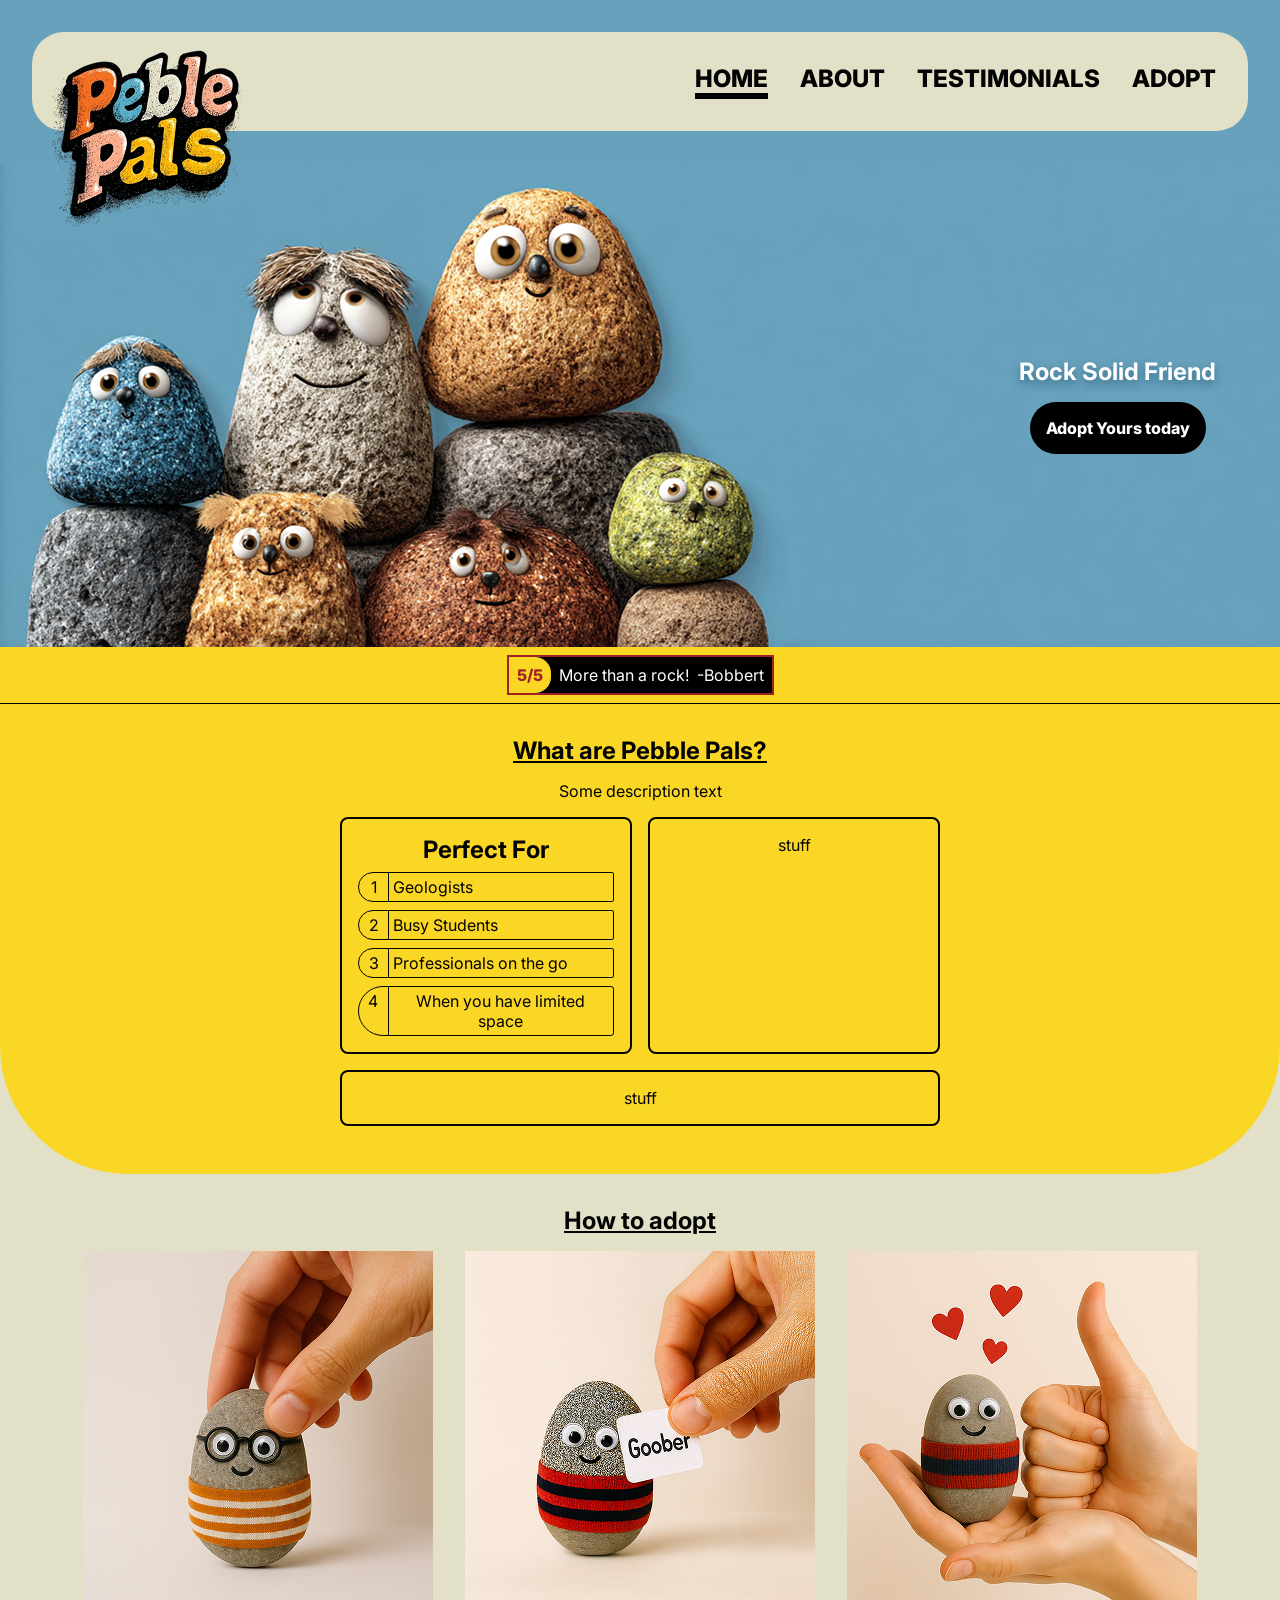
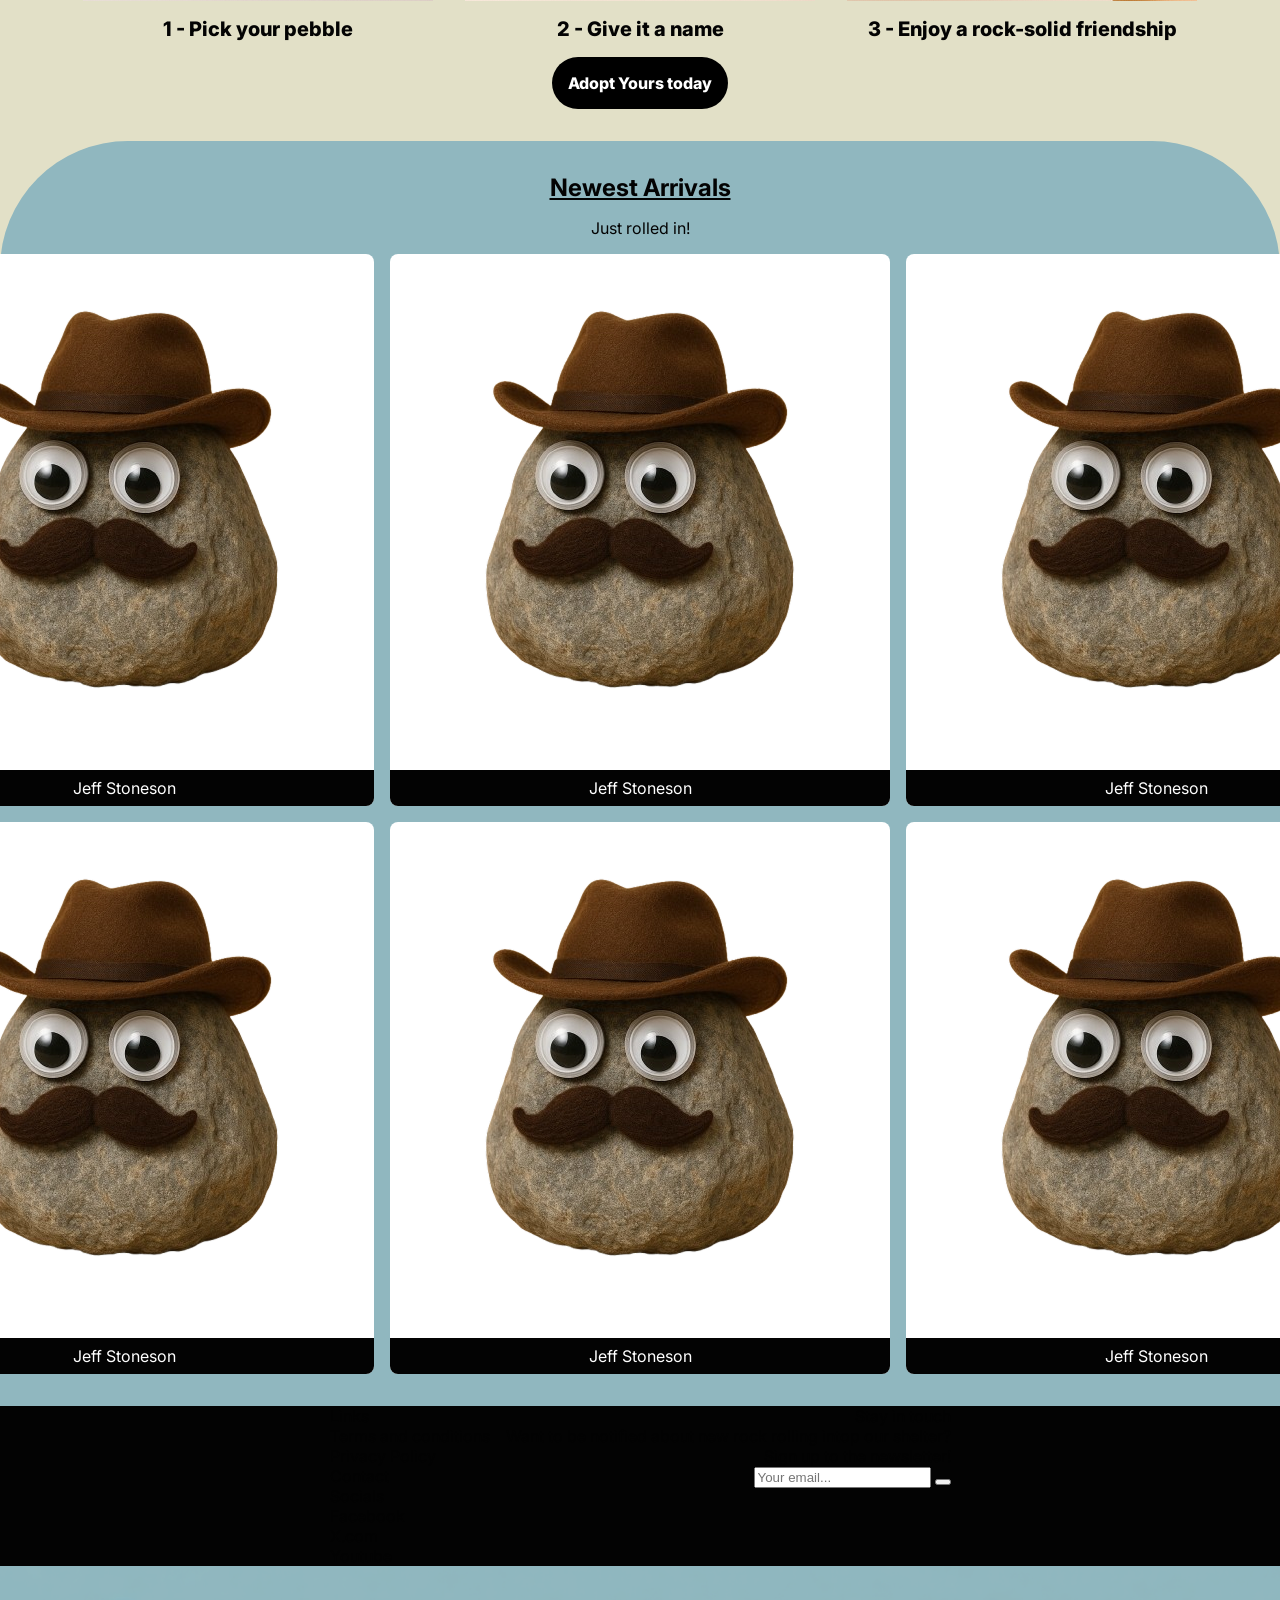
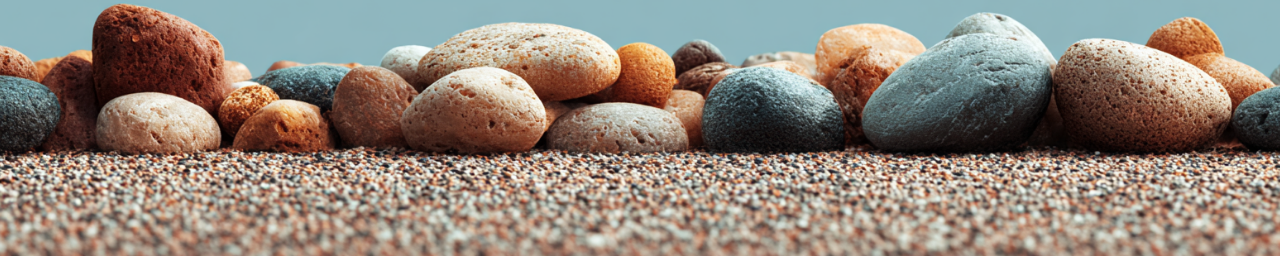
==== index.html @ 7e081860 "started  footer" ====
<!DOCTYPE html>
<html lang="en">

<head>
    <meta charset="UTF-8">
    <meta name="viewport" content="width=device-width, initial-scale=1.0">
    <title>Pebble Pals</title>
    <link rel="stylesheet" href="./css/common.css">
    <link rel="stylesheet" href="./css/home.css">
</head>

<body>
    <header class="main-header">
        <img src="./assets/Logo.png" class="logo">
        <nav class="desktop-nav">
            <a class="nav-link active" href="/">HOME</a>
            <a class="nav-link" href="/about.html">ABOUT</a>
            <a class="nav-link" href="/testimonials.html">TESTIMONIALS</a>
            <a class="nav-link" href="/adopt.html">ADOPT</a>
        </nav>
    </header>
    <main class="main-content">
        <section class="hero-banner">
            <div class="hero-content">
                <h1> Rock Solid Friend</h1>
                <a href="adopt.html">Adopt Yours today</a>
            </div>
        </section>
        <section class="home-testimonials">
            <div class="h-testimonial">
                <p class="t-rating"> 5/5 </p>
                <p class="t-text">More than a rock!</p>
                <p class="t-author">-Bobbert</p>
            </div>
        </section>
        <div class="cream-bg">
            <section class="home-section yellow">
                <h1>What are Pebble Pals?</h1>
                <p>Some description text</p>
                <div class="benefit-grid">
                    <div class="benefit-box">
                        <h2>Perfect For</h2>
                        <div class="bullet">
                            <div class="bullet-nr">1</div>
                            <div class="bullet-text">Geologists</div>
                        </div>
                        <div class="bullet">
                            <div class="bullet-nr">2</div>
                            <div class="bullet-text">Busy Students</div>
                        </div>
                        <div class="bullet">
                            <div class="bullet-nr">3</div>
                            <div class="bullet-text">Professionals on the go</div>
                        </div>
                        <div class="bullet">
                            <div class="bullet-nr">4</div>
                            <div class="bullet-text">When you have limited space</div>
                        </div>
                    </div>
                    <div class="benefit-box">stuff</div>
                    <div class="benefit-box wide">stuff</div>
                </div>
                <div class="grid"></div>
            </section>
            <section class="home-section cream">
                <div class="adoption-tutorial-page">

                    <h1>How to adopt</h2>
                        <div class="howTo-steps">
                            <div class="step">
                                <img src="assets\Howto_1.png" alt="step-1">
                                <p>1 - Pick your pebble</p>
                            </div>
                            <div class="step">
                                <img src="assets\Howto_2.png" alt="step-2">
                                <p>2 - Give it a name</p>
                            </div>
                            <div class="step">
                                <img src="assets\Howto_3.png" alt="step-3">
                                <p>3 - Enjoy a rock-solid friendship</p>
                            </div>
                        </div>
                        <a href="adopt.html">Adopt Yours today</a>

                </div>




            </section>
            <section class="home-section blue">
                <div class="newest-arrival-page">
                    <h1>Newest Arrivals</h1>
                    <p>Just rolled in!</p>
                    <div class="arrivals">
                        <div class="arrival">
                            <img src="assets\rock_02.png" alt="arrival">
                            <div class="arrival-name">
                                <p>Jeff Stoneson</p>
                            </div>
                        </div>
                        <div class="arrival">
                            <img src="assets\rock_02.png" alt="arrival">
                            <div class="arrival-name">
                                <p>Jeff Stoneson</p>
                            </div>
                        </div>
                        <div class="arrival">
                            <img src="assets\rock_02.png" alt="arrival">
                            <div class="arrival-name">
                                <p>Jeff Stoneson</p>
                            </div>
                        </div>
                        <div class="arrival">
                            <img src="assets\rock_02.png" alt="arrival">
                            <div class="arrival-name">
                                <p>Jeff Stoneson</p>
                            </div>
                        </div>
                        <div class="arrival">
                            <img src="assets\rock_02.png" alt="arrival">
                            <div class="arrival-name">
                                <p>Jeff Stoneson</p>
                            </div>
                        </div>
                        <div class="arrival">
                            <img src="assets\rock_02.png" alt="arrival">
                            <div class="arrival-name">
                                <p>Jeff Stoneson</p>
                            </div>
                        </div>


                    </div>
                </div>
            </section>
        </div>



    </main>
    <footer class="main-footer">
        <div class="contact-box">
            <div class="left-side-contact-box">
                <div class="column-1">
                    <p class="links">Links</p>
                    <p>Terms and conditions</p>
                    <p>Privacy Policy</p>
                    <p>Contact</p>
                </div>
                <div class="column-2">
                    <p class="socials">Socials</p>
                    <p>Facebook</p>
                    <p>X.com</p>
                    <p>Youtube</p>
                </div>
            </div>
            <div class="right-side-contact-box">
                <p>Stay in touch</p>
                <p>Want to be notified about new rock rolling intop our shelter?</p>
                <p>Sign up to the newsletter!</p>
                <div class="email-input"> 
                    <input class="email-box" type="email" placeholder="Your email...">
                    <button class="email-submit" type="submit"></button>
                </div>
               
            </div>
        </div>
    </footer>
</body>

</html>
---- css/common.css ----
@import url('https://fonts.googleapis.com/css2?family=Inter:ital,opsz,wght@0,14..32,100..900;1,14..32,100..900&display=swap');

* {
    margin: 0;
    box-sizing: border-box;
}

body {
    /* VARIABLES */
    /*Colors*/
    --cream: #E2E0C7;
    --text-black: #030303;
    --text-white: #FFFFFF;
    --yellow: #FBD725;
    --blue-light: #90B7BF;
    --blue-dark: #67A1BC;
    --red: #9F2123;

    /*Shadows*/
    --card-shadow: 0px 16px 64px 0px rgba(0, 0, 0, 0.25);
    --card-blue-shadow: 0px 32px 50px 0px rgba(6, 63, 86, 0.5);
    --text-shadow: 0px 4px 8px rgba(6, 63, 86, 0.5);

    /*Font Sizes*/
    --f-base: 1rem;
    --f-u-1: 1.06rem;
    --f-u-2: 1.12rem;
    --f-u-3: 1.19rem;
    --f-u-4: 1.31rem;
    --f-u-5: 1.38rem;
    --f-u-6: 1.5rem;

    --f-d-1: 0.94rem;
    --f-d-2: 0.88rem;
    --f-d-3: 0.81rem;

    /* font */
    font-family: "Inter", sans-serif;
    font-optical-sizing: auto;
    font-weight: 400;
    font-style: normal;

    min-height: 100dvh;
    display:flex;
    flex-direction: column;
    background-color: var(--blue-dark);
    color: var(--text-black);


}
.main-content{
    flex:1;
}
.main-header{
    background-color: var(--cream);
    border-radius: 32px;
    display: flex;
    justify-content: flex-end;
    align-items: center;
    padding:32px;
    margin:32px;
    position: relative;
    
}
.nav-link{
    font-size: var(--f-u-6);
    text-decoration: none;
    font-weight: 800;
    color: var(--text-black);
    transition: border 0.2s ease-in-out;
}
.desktop-nav{
    display: flex;
    gap:32px;
}

.nav-link.active,
.nav-link:hover
{
    border-bottom: 6px solid var(--text-black);
}
.logo{
    position: absolute;
    left: 16px;
    top: 16px;
}

.contact-box{
    display:flex ;
    justify-content: center;
    gap: 16px;
    background-color: var(--text-black);
}

.left-side-contact-box{
    display: flex;
    flex-direction: column;
}

.right-side-contact-box{
    display: flex;
    flex-direction: column;
    align-items: flex-end;
}






.main-footer{
    background-image: url(/assets/footer_bg.png);
    background-size:cover;
    background-position: bottom;
    min-height: 450px;
    background-repeat: no-repeat;
}
---- css/home.css ----
.hero-banner {
    background-image: url(/assets/Banner_image.png);
    height: 484px;
    background-repeat: no-repeat;

    display: flex;
    flex-direction: column;
    align-items: flex-end;
    justify-content: center;
    padding: 64px;
}

.hero-content>h1 {
    color: var(--text-white);
    text-shadow: var(--text-shadow);
    font-size: clamp(32, 4vw, 70px);
}

.hero-content>a {
    color:var(--text-white);
    background-color: black;
    border-radius: 32px;
    text-decoration: none;
    font-weight: 800;
    padding:16px;
}

.hero-content{
    display: flex;
    flex-direction: column;
    align-items: center;
    gap:16px;
    
}

.home-testimonials{
    background-color: var(--yellow);
    padding: 8px;
    border-bottom :1px solid black;


    display: flex;
    align-items: center;
    justify-content: center;
}


.h-testimonial{
    display: flex;
    gap: 8px;
    background-color: black;
    border: 2px solid var(--red);
    color: var(--text-white);
    padding-right: 8px;
    align-items: center;
}
.t-rating{
    align-self: stretch;
    display: flex;
    align-items: center;
    background-color: var(--yellow);
    color: var(--red);
    font-weight: 800;
    padding-left: 8px;
    padding-right: 8px;
    border-radius: 0px 16px 16px 0px;
}
.t-text{
    padding-top: 8px;
    padding-bottom: 8px
}

.home-section{
    padding: 32px;
    display: flex;
    flex-direction: column;
    gap: 16px;
    align-items: center;
    text-align: center;
    > h1{
        text-decoration: underline;
    }

}


.benefit-grid{
    display: grid;
    grid-template-columns: 1fr 1fr;
    gap:16px;
    width: 90%;
    max-width: 600px;


}

.benefit-box{
    border:2px solid var(--text-black);
    border-radius: 8px;
    padding: 16px;
    display: flex;
    flex-direction: column;
    gap:8px;
}

.benefit-box.wide{
    grid-column: span 2;
}

.bullet{
    display: flex;
    border:  solid var(--text-black) 1px;
    border-radius: 32px 4px 4px 32px;


}
.bullet-nr{
    border-right:  solid var(--text-black) 1px;
    width: 30px;
    padding: 4px;
   
}
.bullet-text{
    padding: 4px;

}

.yellow{
    background-color: var(--yellow);

    border-radius: 0px 0px 128px 128px;
    

}
.cream-bg{
    background-color: var(--cream);
}

.blue{
    background-color: var(--blue-light);
    border-radius:  128px 128px 0px 0px;
}
.howTo-steps{
    display: flex;
    gap: 32px;
}

.step{
    display: flex;
    flex-direction: column;
    gap: 16px;
    font-weight: 800;
    font-size: 20px;
}

.adoption-tutorial-page{
    display: flex;
    flex-direction: column;
    gap: 16px;
    align-items: center;
    > h1{
        text-decoration: underline;
    }
    > a{
        color: var(--text-white);
        background-color: black;
        border-radius: 32px;
        text-decoration: none;
        font-weight: 800;
        padding: 16px;

    }
    
}

.arrivals{
    display: grid;
    grid-template-columns: 1fr 1fr 1fr;
    gap: 16px;
    
}
.arrival{
    display: flex;
    flex-direction: column;
    gap:16px;
    background-color: var(--text-white);
    border-radius: 8px;;
}
.arrival-name{
    background-color: var(--text-black);
    color: var(--text-white);
    border-radius: 0px 0px 8px 8px;
    padding: 8px;
}
.newest-arrival-page{
    display: flex;
    flex-direction: column;
    gap: 16px;
    >h1{
        text-decoration: underline;
    }

}
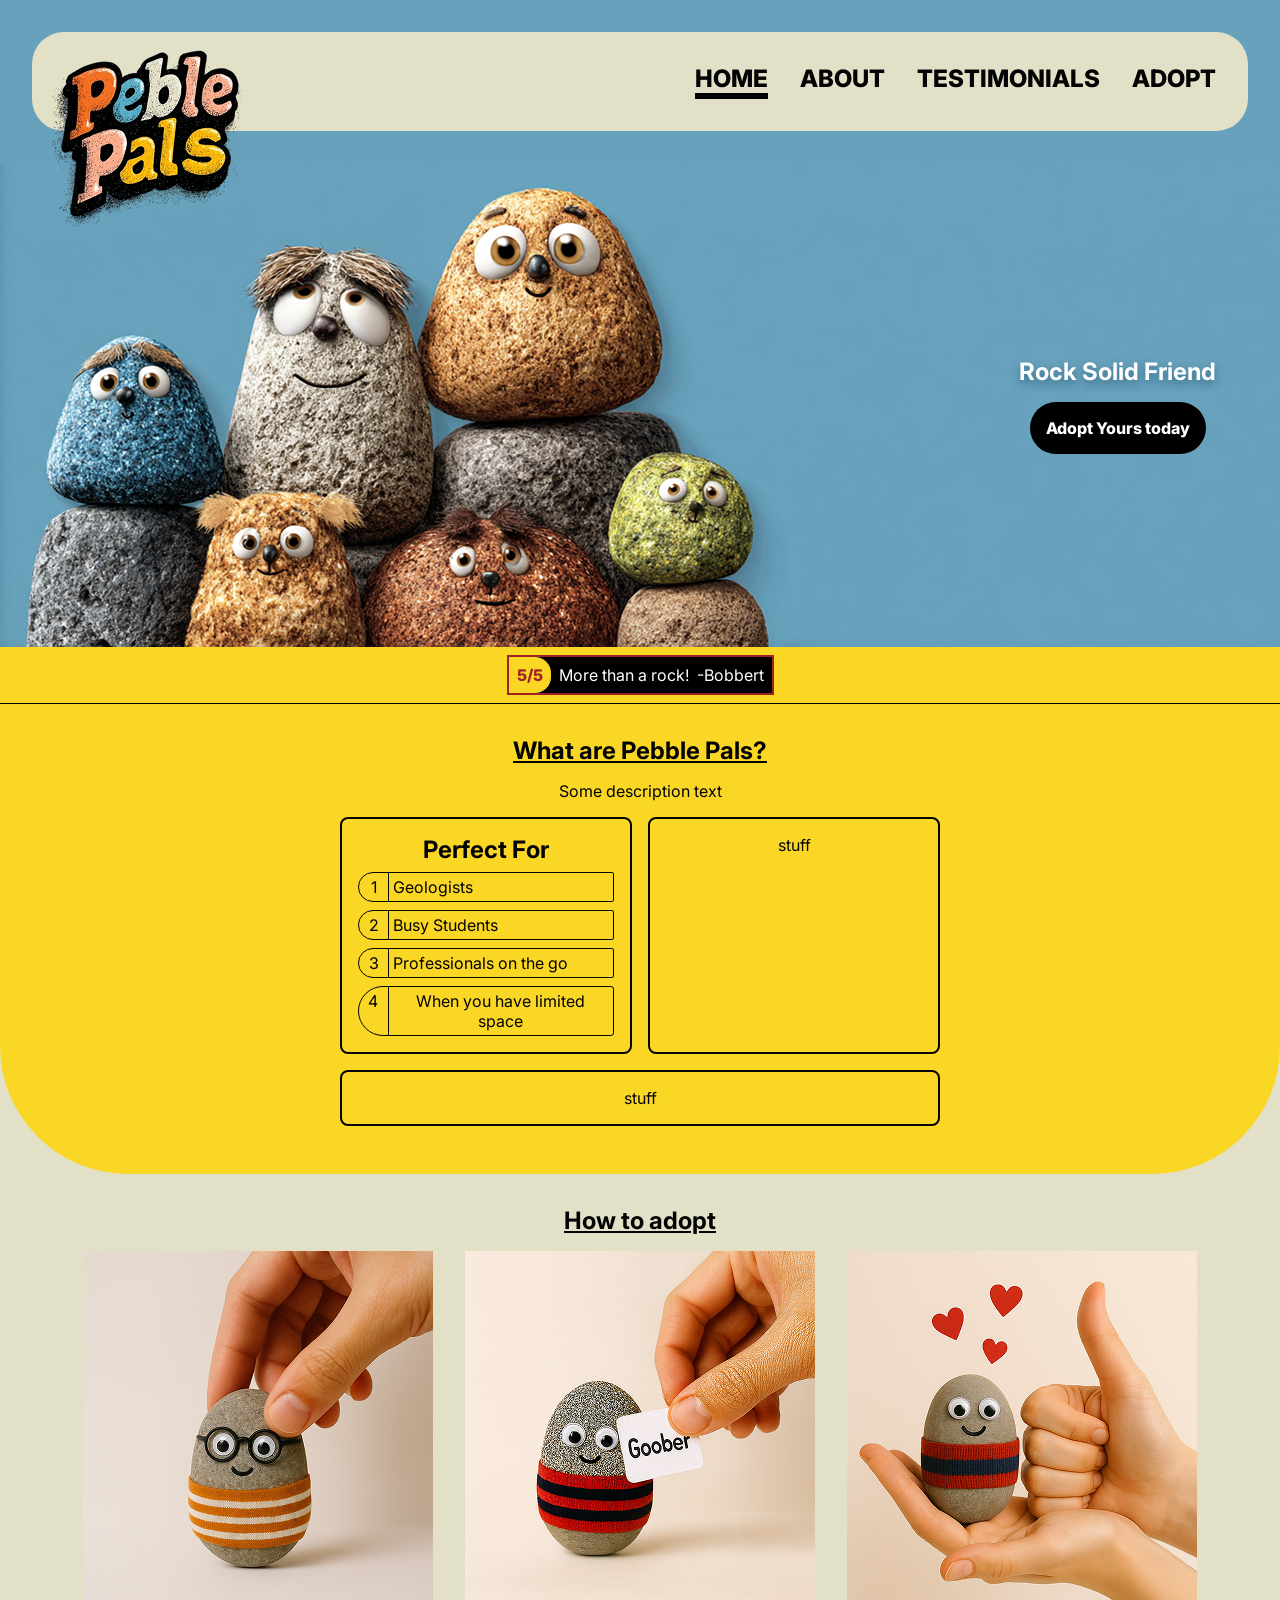
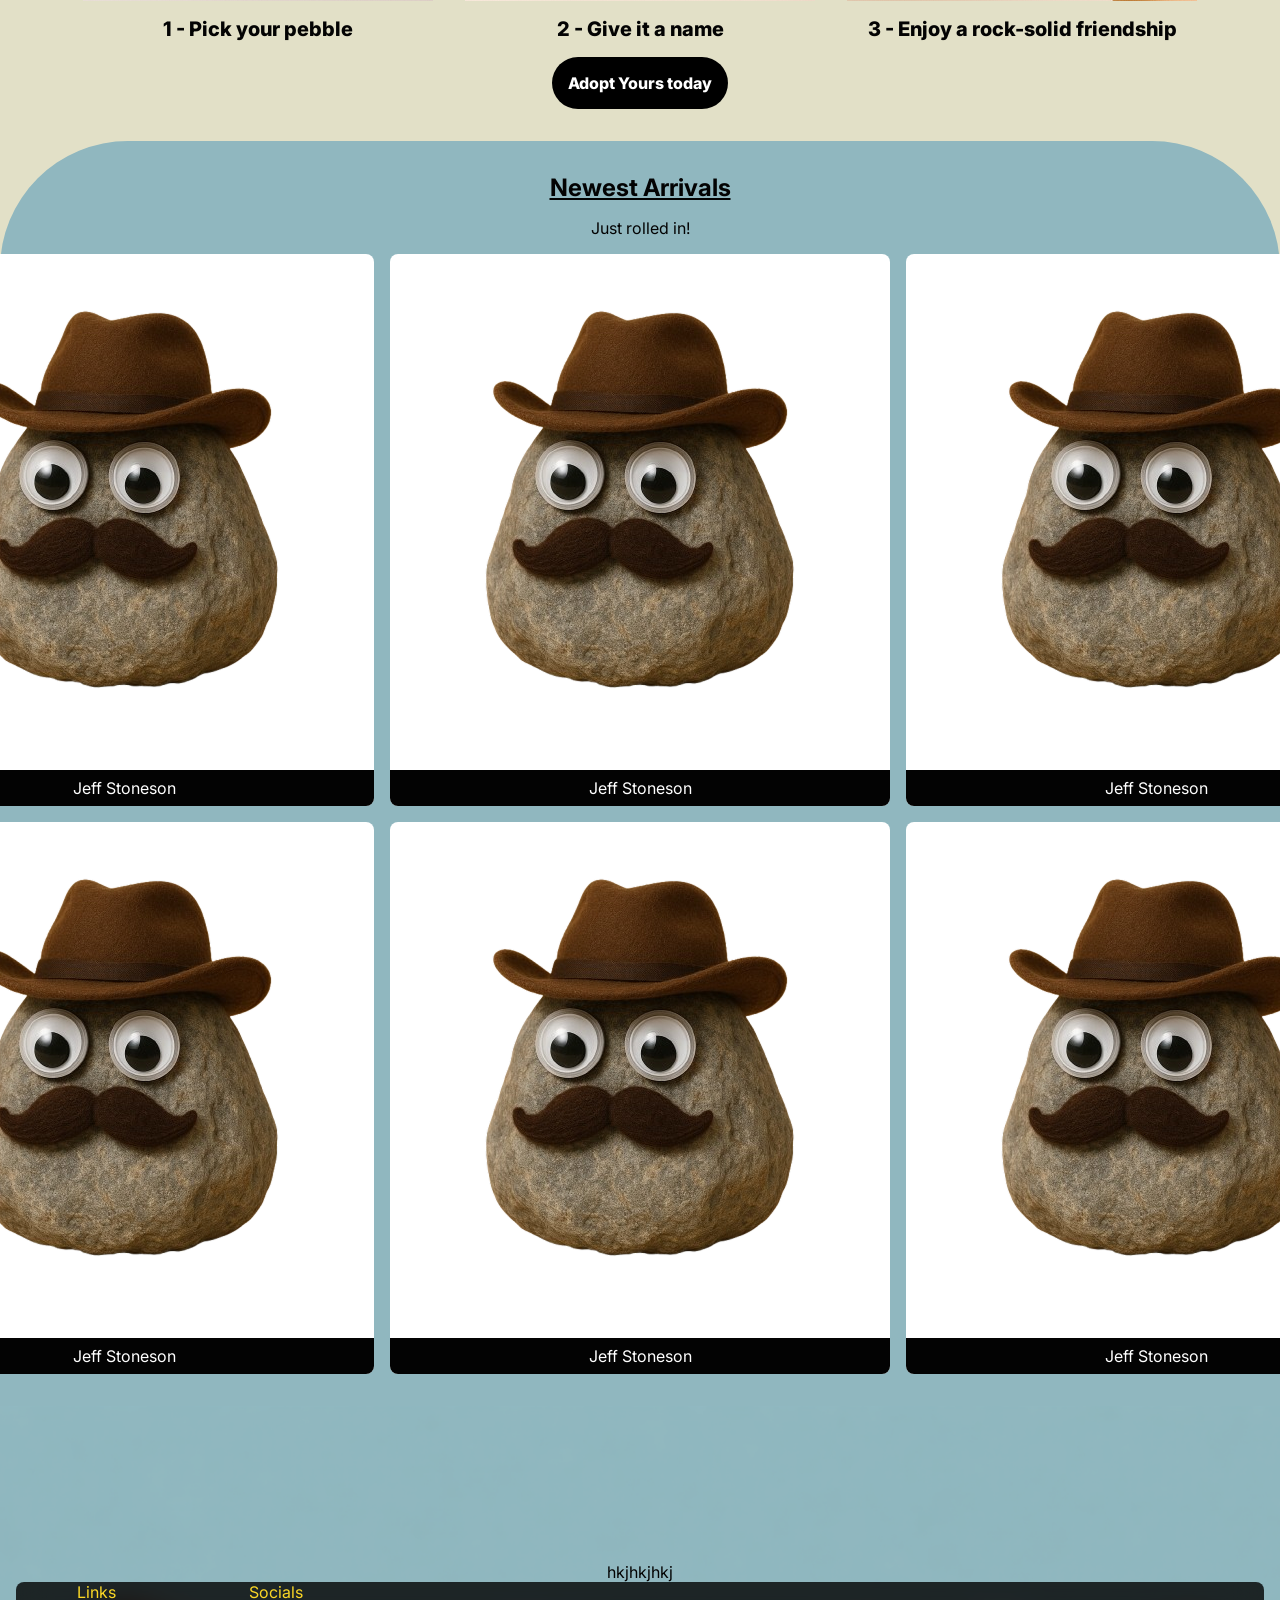
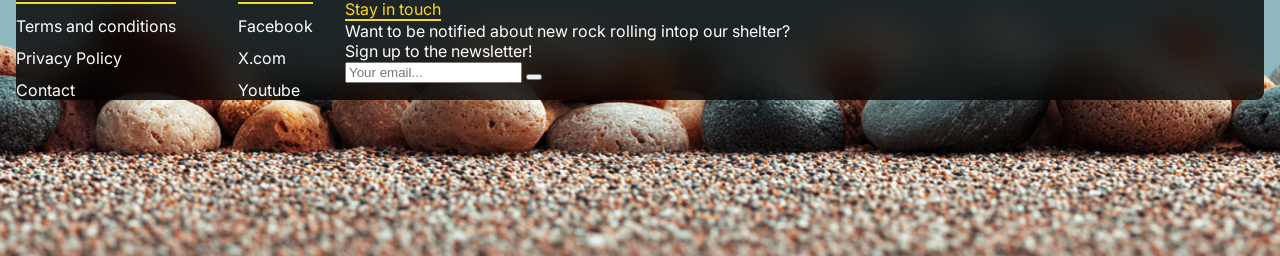
==== commit 5f2f59c3: "continued footer" ====
--- a/index.html
+++ b/index.html
@@ -140,6 +140,7 @@
 
     </main>
     <footer class="main-footer">
+        <p>hkjhkjhkj</p>
         <div class="contact-box">
             <div class="left-side-contact-box">
                 <div class="column-1">
@@ -156,7 +157,7 @@
                 </div>
             </div>
             <div class="right-side-contact-box">
-                <p>Stay in touch</p>
+                <p class="stay-in-touch">Stay in touch</p>
                 <p>Want to be notified about new rock rolling intop our shelter?</p>
                 <p>Sign up to the newsletter!</p>
                 <div class="email-input"> 
--- a/css/common.css
+++ b/css/common.css
@@ -85,22 +85,43 @@
     top: 16px;
 }
 
-.contact-box{
-    display:flex ;
-    justify-content: center;
-    gap: 16px;
-    background-color: var(--text-black);
-}
 
 .left-side-contact-box{
+    display: flex ;
+    color: var(--text-white);
+    align-items: flex-start;
+
+    
+    > .column-1{
+        display: flex;
+        flex-direction: column;
+        gap: 12px;
+        margin-right: 31px;
+
+        
+    }
+    
+    >.column-2{
+        display: flex;
+        flex-direction: column;
+        gap: 12px;
+        margin-left: 31px;
+    }
+}
+.links, .socials, .stay-in-touch {
+    color: var(--yellow);
+    border-bottom: solid 2px var(--yellow);
     display: flex;
-    flex-direction: column;
+    align-items: center;
+    justify-content: center;
+    gap: 32px;
 }
 
 .right-side-contact-box{
     display: flex;
     flex-direction: column;
-    align-items: flex-end;
+    color: var(--text-white);
+    align-items: flex-start;
 }
 
 
@@ -114,4 +135,20 @@
     background-position: bottom;
     min-height: 450px;
     background-repeat: no-repeat;
+    
+    display: flex;
+    flex-direction:column;
+    align-items: center;
+    justify-content: center;
+    padding: 16px;
+}
+
+.contact-box{
+    display: flex;
+    align-items: center;
+    gap: 32px;
+    background-color: rgba(0, 0, 0, 0.8);
+    backdrop-filter: blur(16px); 
+    width:100%;
+    border-radius: 8px;
 }
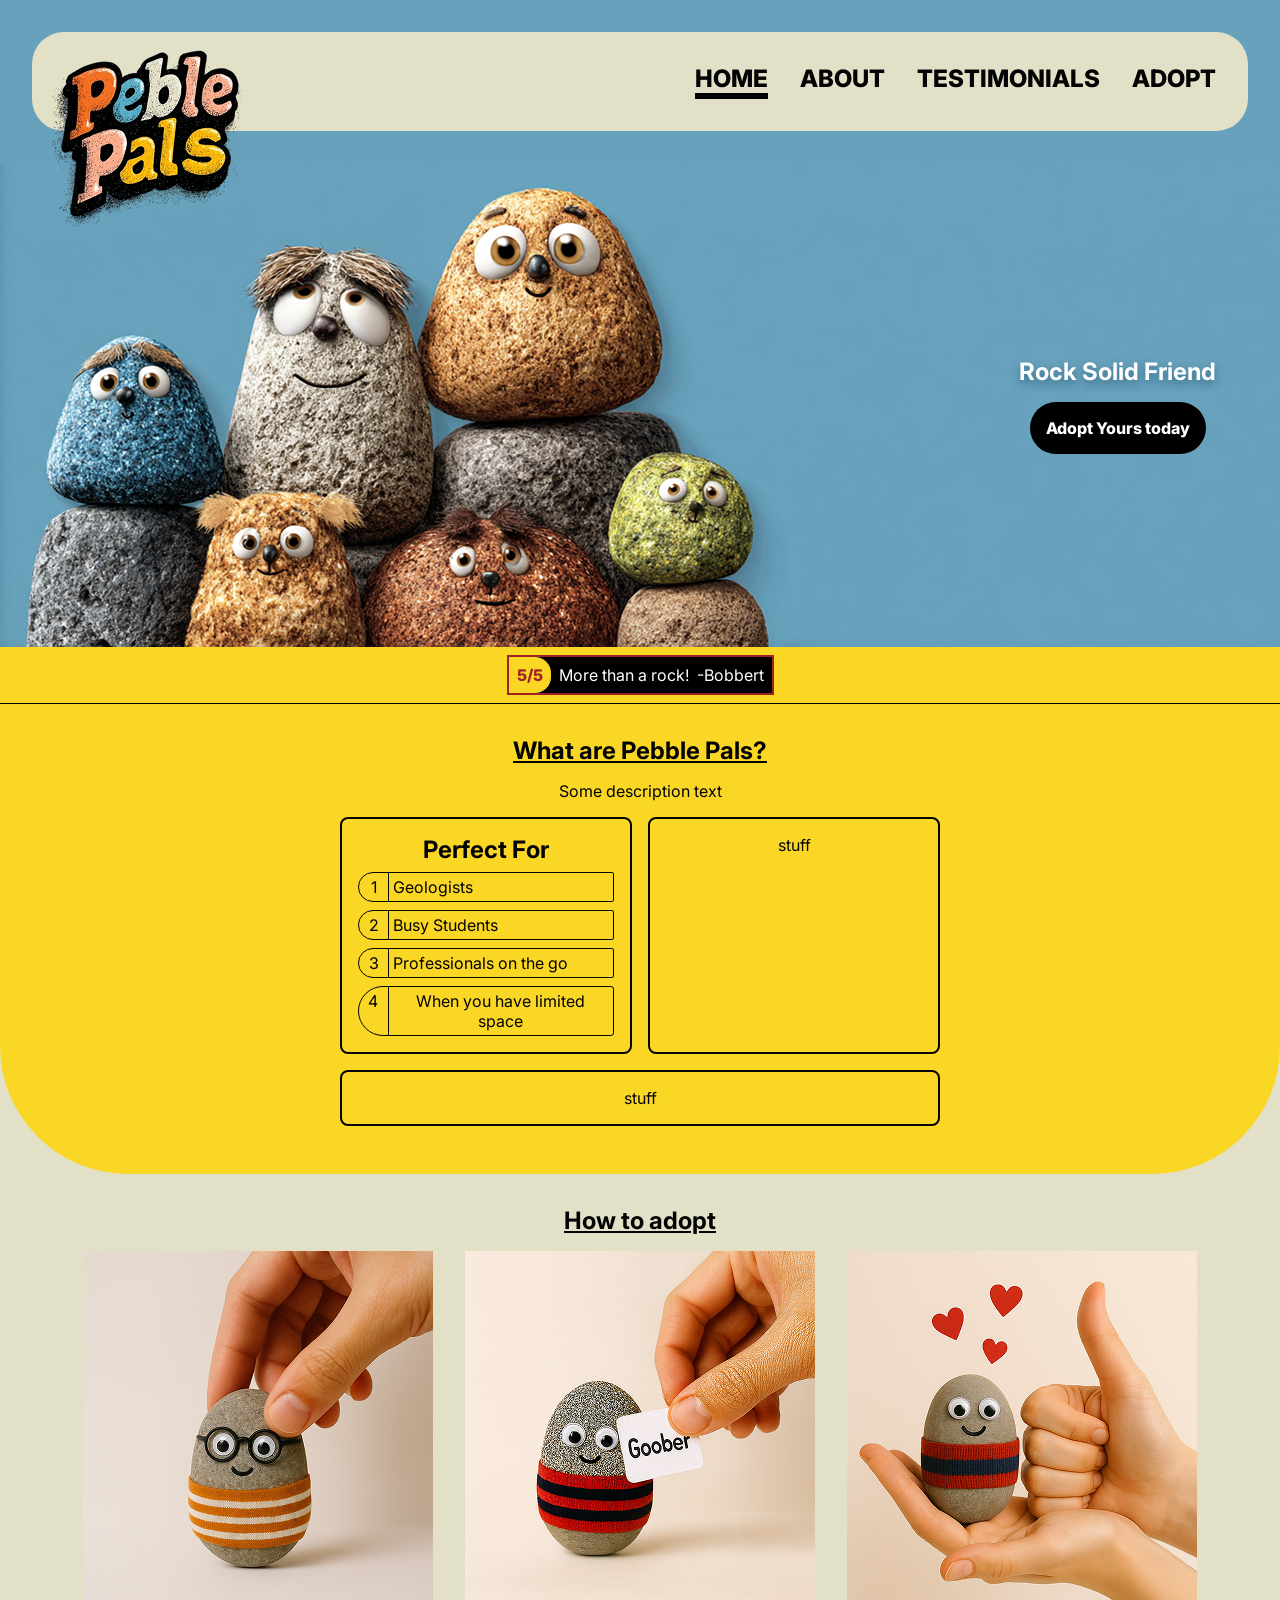
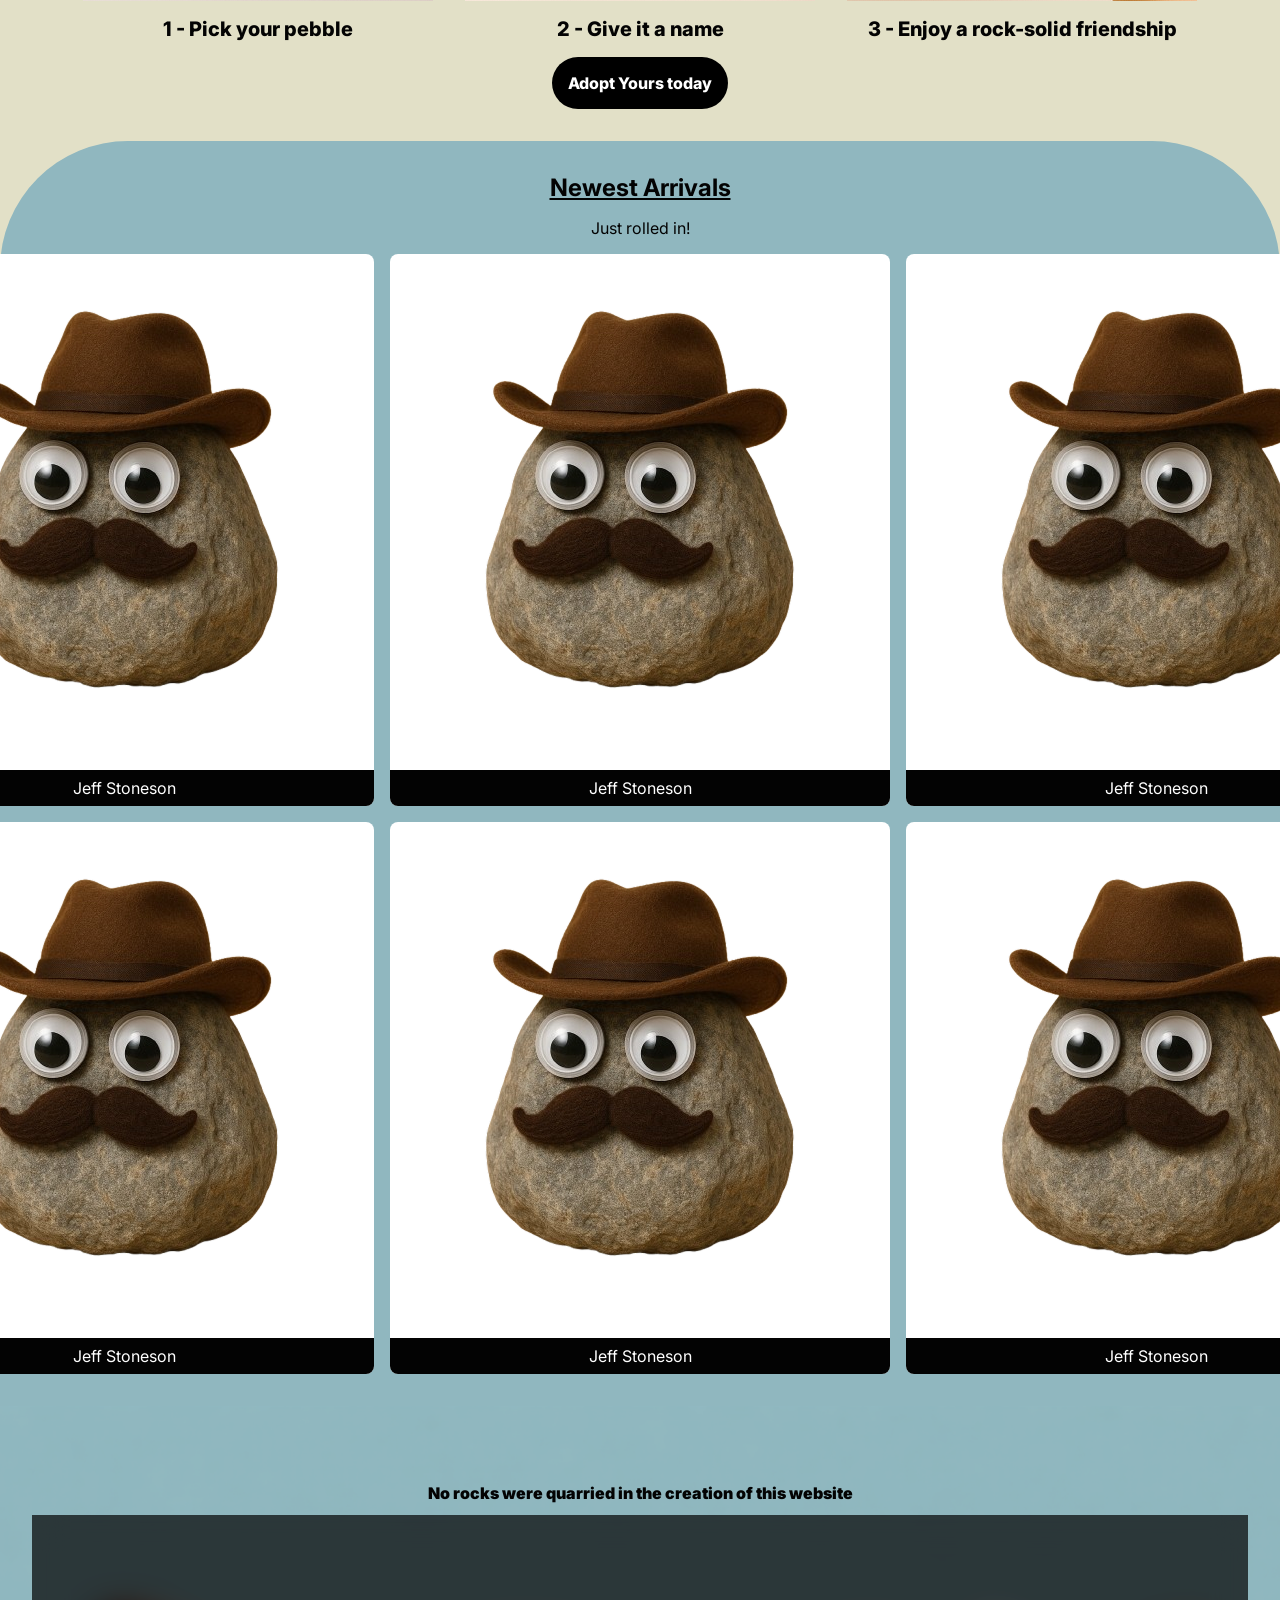
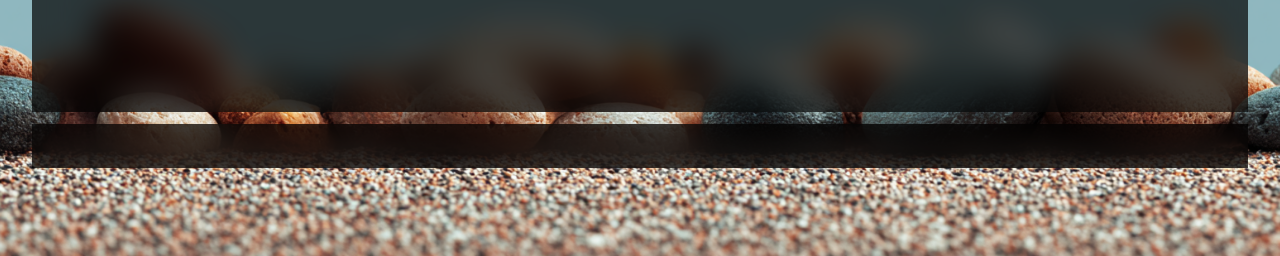
==== commit e768a339: "footer complete" ====
--- a/index.html
+++ b/index.html
@@ -140,7 +140,7 @@
 
     </main>
     <footer class="main-footer">
-        <p>hkjhkjhkj</p>
+        <p class="disclaimer">No rocks were quarried in the creation of this website</p>
         <div class="contact-box">
             <div class="left-side-contact-box">
                 <div class="column-1">
@@ -158,15 +158,16 @@
             </div>
             <div class="right-side-contact-box">
                 <p class="stay-in-touch">Stay in touch</p>
-                <p>Want to be notified about new rock rolling intop our shelter?</p>
-                <p>Sign up to the newsletter!</p>
+                <p>Want to be notified about new rocks rolling into our shelter?</p>
+                <p>Sign up for the <a class="newsletter-link">newsletter!</a></p>
                 <div class="email-input"> 
                     <input class="email-box" type="email" placeholder="Your email...">
-                    <button class="email-submit" type="submit"></button>
+                    <button class="email-submit" type="submit">SUBSCRIBE</button>
                 </div>
                
             </div>
         </div>
+        <p class="copyright">© 2026 Peble Pals —— All rights reserved.</p>
     </footer>
 </body>
 
--- a/css/common.css
+++ b/css/common.css
@@ -116,12 +116,17 @@
     justify-content: center;
     gap: 32px;
 }
-
+.newsletter-link{
+    color: var(--yellow)
+}
 .right-side-contact-box{
     display: flex;
     flex-direction: column;
     color: var(--text-white);
-    align-items: flex-start;
+    align-items: center;
+    margin-left: auto;
+    gap: 12px;
+
 }
 
 
@@ -140,15 +145,55 @@
     flex-direction:column;
     align-items: center;
     justify-content: center;
-    padding: 16px;
+    padding: 32px;
 }
 
 .contact-box{
     display: flex;
     align-items: center;
     gap: 32px;
-    background-color: rgba(0, 0, 0, 0.8);
+    background-color: rgba(0, 0, 0, 0.7);
     backdrop-filter: blur(16px); 
     width:100%;
     border-radius: 8px;
+    padding: 32px;
+}
+
+.email-box{
+    border: solid #FBD725 2px;
+    border-radius: 18px;
+    padding: 8px ;
+    background: none;
+}
+
+.email-submit{
+    border: solid var(--yellow) 2px;
+    border-radius: 18px;
+    background-color: var(--yellow);
+    font-weight: 800;
+}
+.email-input{
+    display: flex;
+    flex-direction: row;
+    gap: 12px;
+}
+.disclaimer{
+    font-weight: 900;
+    margin-bottom: 12px;
+    
+}
+
+.copyright{
+    background-color: rgba(0, 0, 0, 0.7);
+    backdrop-filter: blur(16px); 
+    color: var(--text-white);
+    padding: 12px;
+    margin: 12px;
+    width:100%;
+    border-radius: 8px;
+    display: flex;
+    flex-direction: row;
+    align-items: center;
+    justify-content: center;
+
 }
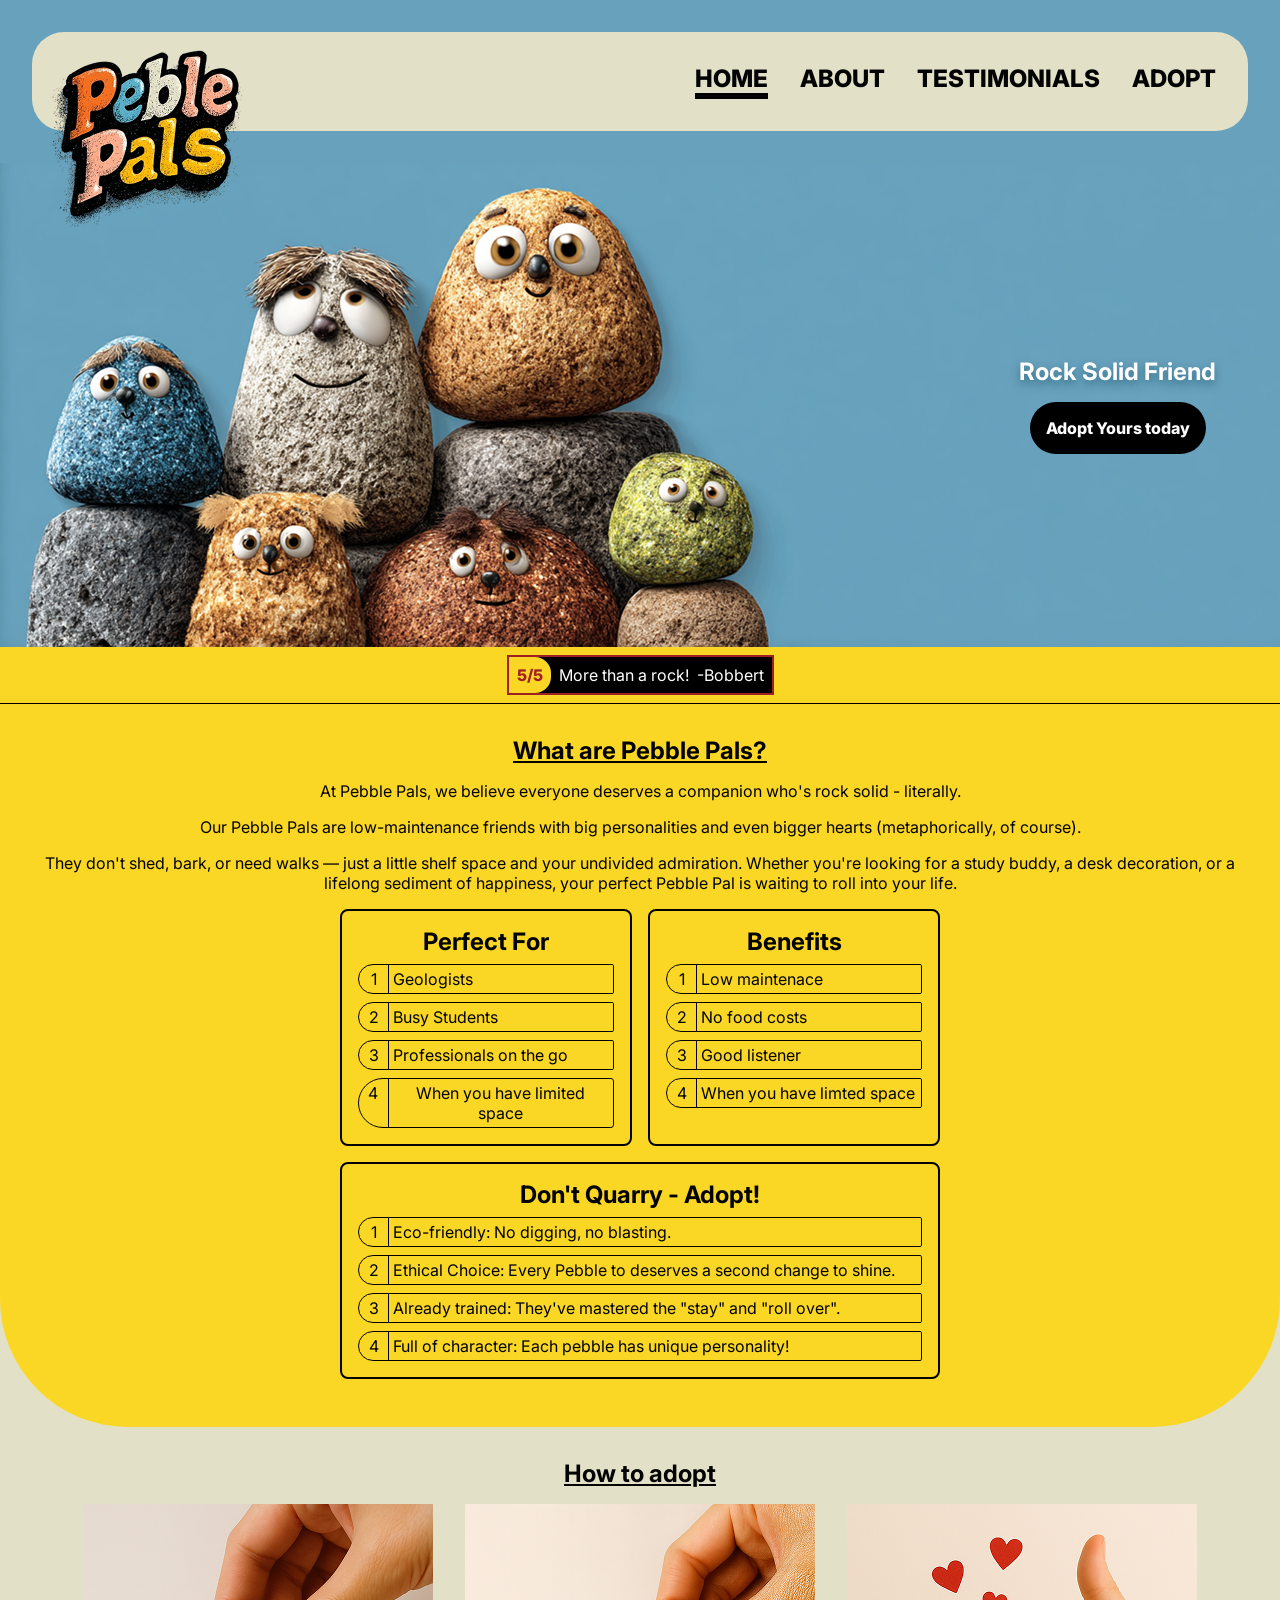
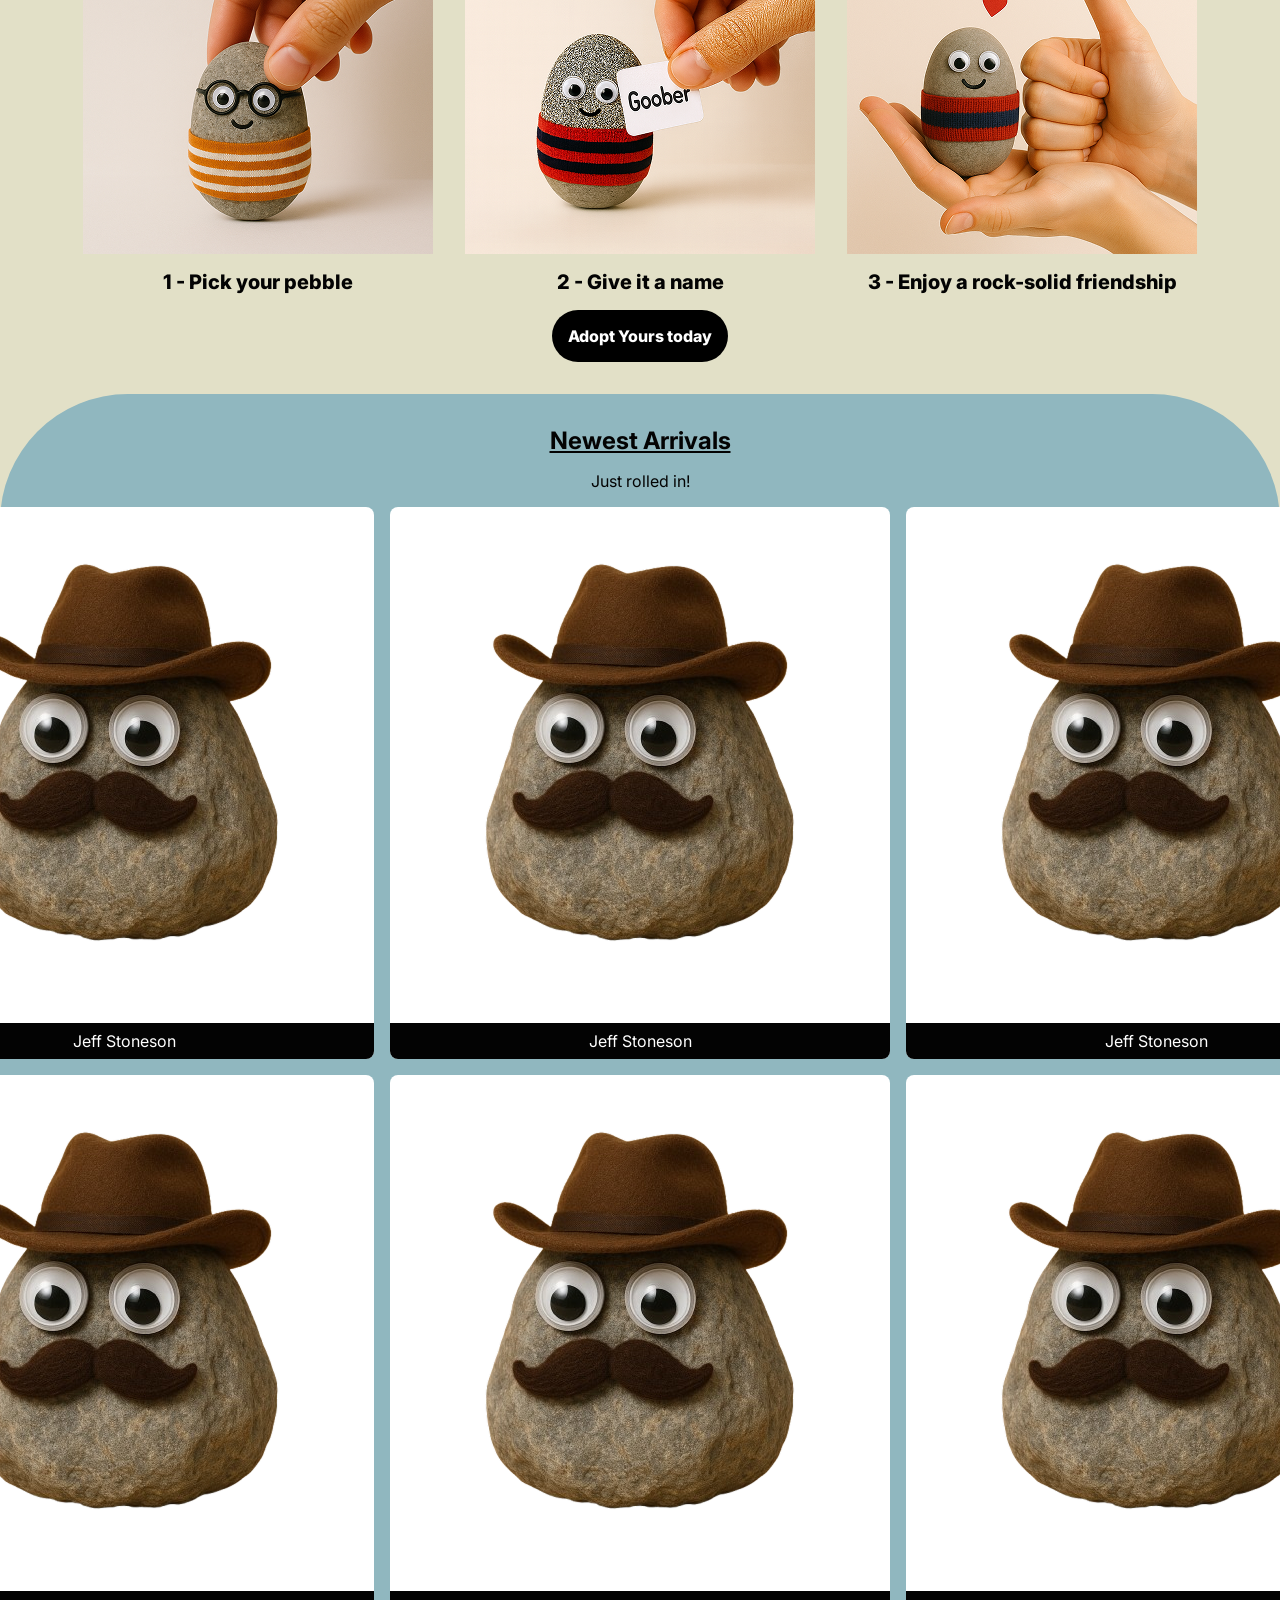
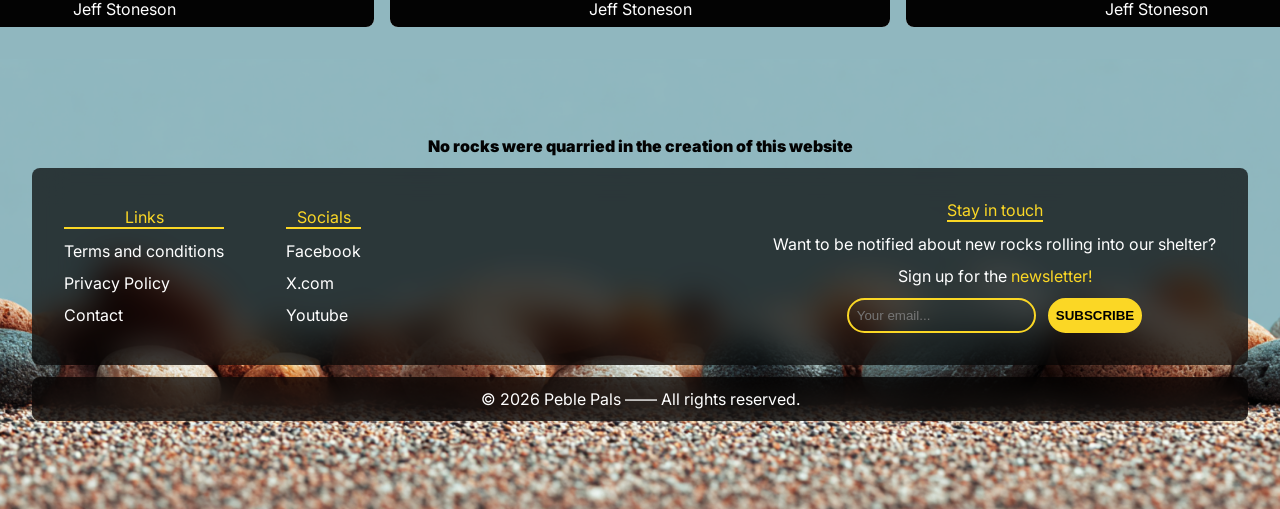
==== commit 13a3663a: "Homepage fully finished(i think)" ====
--- a/index.html
+++ b/index.html
@@ -36,7 +36,9 @@
         <div class="cream-bg">
             <section class="home-section yellow">
                 <h1>What are Pebble Pals?</h1>
-                <p>Some description text</p>
+                <p>At Pebble Pals, we believe everyone deserves a companion who's rock solid - literally.</p>
+                <p>Our Pebble Pals are low-maintenance friends with big personalities and even bigger hearts (metaphorically, of course).</p> 
+                <p>They don't shed, bark, or need walks — just a little shelf space and your undivided admiration. Whether you're looking for a study buddy, a desk decoration, or a lifelong sediment of happiness, your perfect Pebble Pal is waiting to roll into your life.</p>
                 <div class="benefit-grid">
                     <div class="benefit-box">
                         <h2>Perfect For</h2>
@@ -57,8 +59,48 @@
                             <div class="bullet-text">When you have limited space</div>
                         </div>
                     </div>
-                    <div class="benefit-box">stuff</div>
-                    <div class="benefit-box wide">stuff</div>
+                    <div class="benefit-box">
+                        <h2>Benefits</h2>
+                        <div class="bullet">
+                            <div class="bullet-nr">1</div>
+                            <div class="bullet-text">Low maintenace</div>
+                        </div>
+                        <div class="bullet">
+                            <div class="bullet-nr">2</div>
+                            <div class="bullet-text">No food costs</div>
+                        </div>
+                        <div class="bullet">
+                            <div class="bullet-nr">3</div>
+                            <div class="bullet-text">Good listener</div>
+                        </div>
+                        <div class="bullet">
+                            <div class="bullet-nr">4</div>
+                            <div class="bullet-text">When you have limted space</div>
+                        </div>
+                    </div>
+                    <div class="benefit-box wide">
+                        <h2>Don't Quarry - Adopt!</h2>
+                        <div class="bullet">
+                            <div class="bullet-nr">1</div>
+                            <div class="bullet-text">Eco-friendly: No digging, no blasting.
+                            </div>
+                        </div>
+                        <div class="bullet">
+                            <div class="bullet-nr">2</div>
+                            <div class="bullet-text">Ethical Choice: Every Pebble to deserves a second change to shine.</div>
+                        </div>
+                        <div class="bullet">
+                            <div class="bullet-nr">3</div>
+                            <div class="bullet-text">Already trained: They've mastered the "stay" and "roll over".</div>
+                        </div>
+                        <div class="bullet">
+                            <div class="bullet-nr">4</div>
+                            <div class="bullet-text">Full of character: Each pebble has unique personality!</div>
+                        </div>
+                        
+
+
+                    </div>
                 </div>
                 <div class="grid"></div>
             </section>
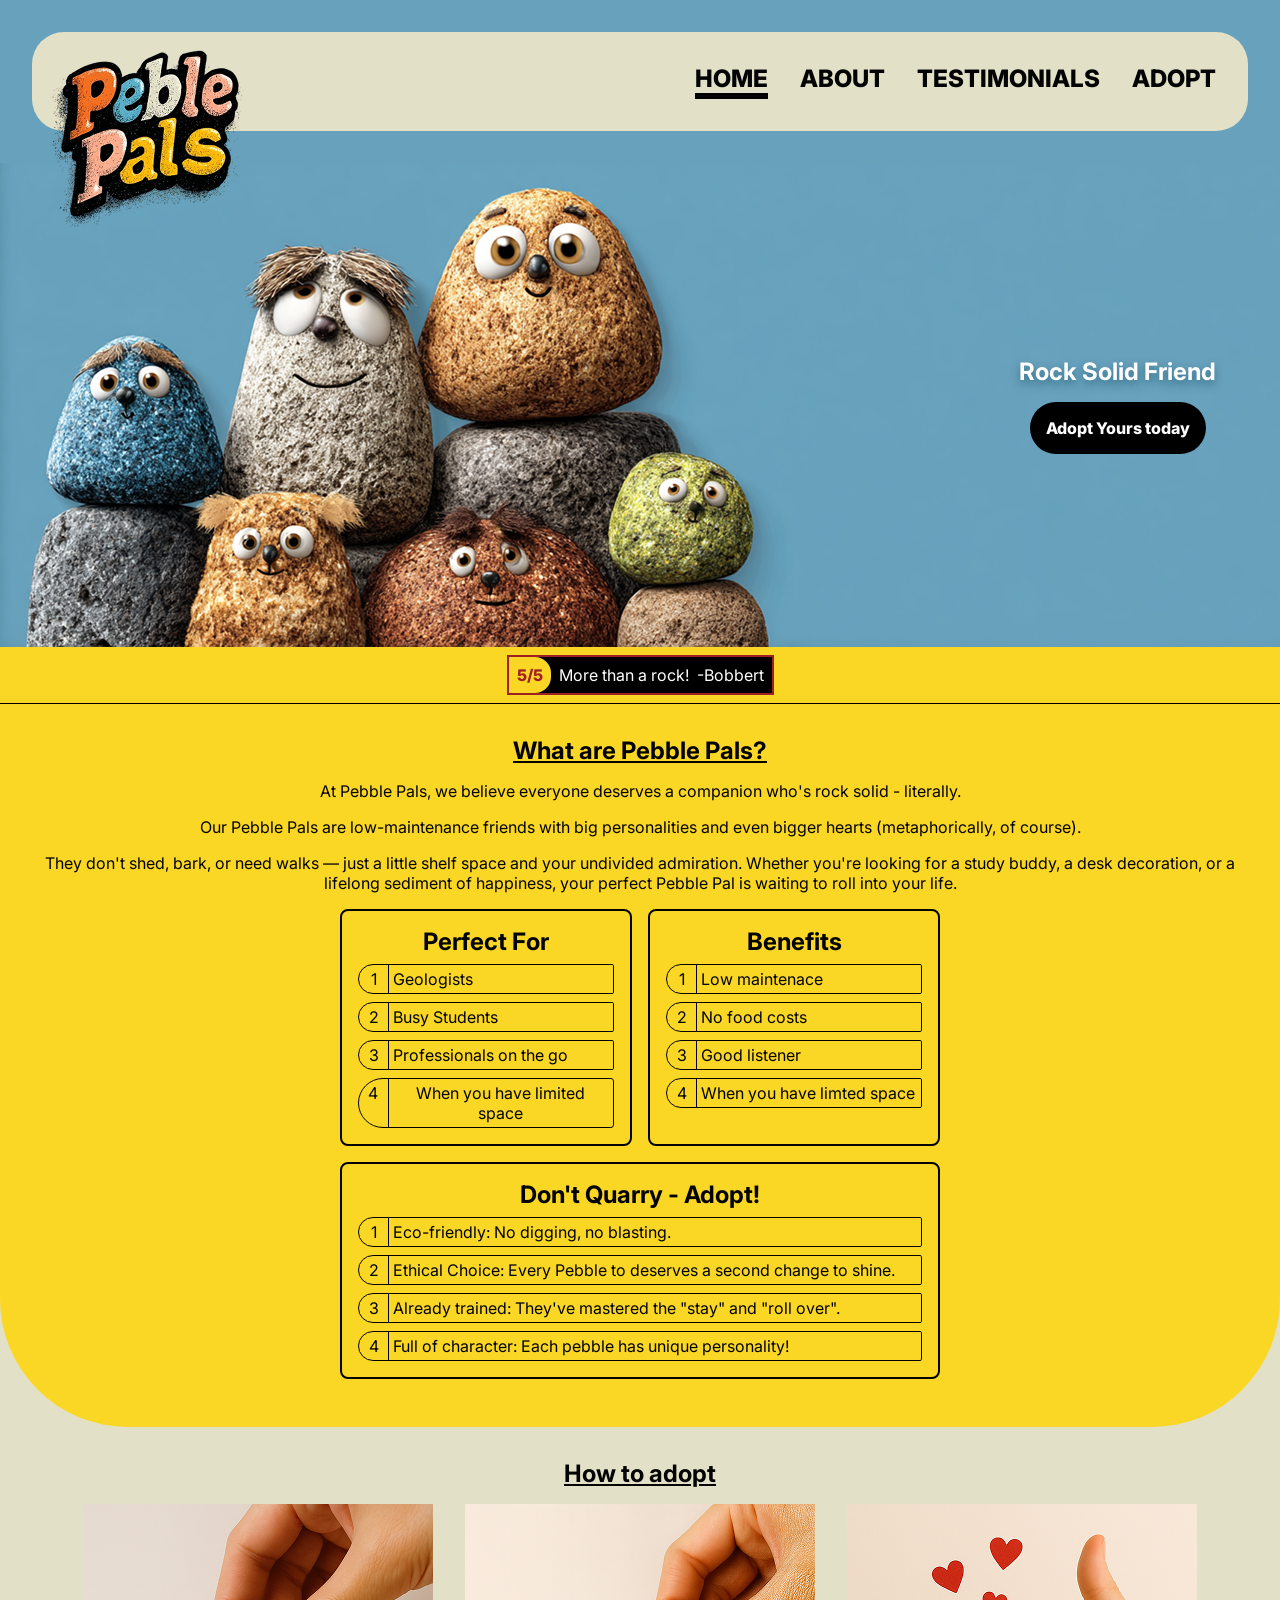
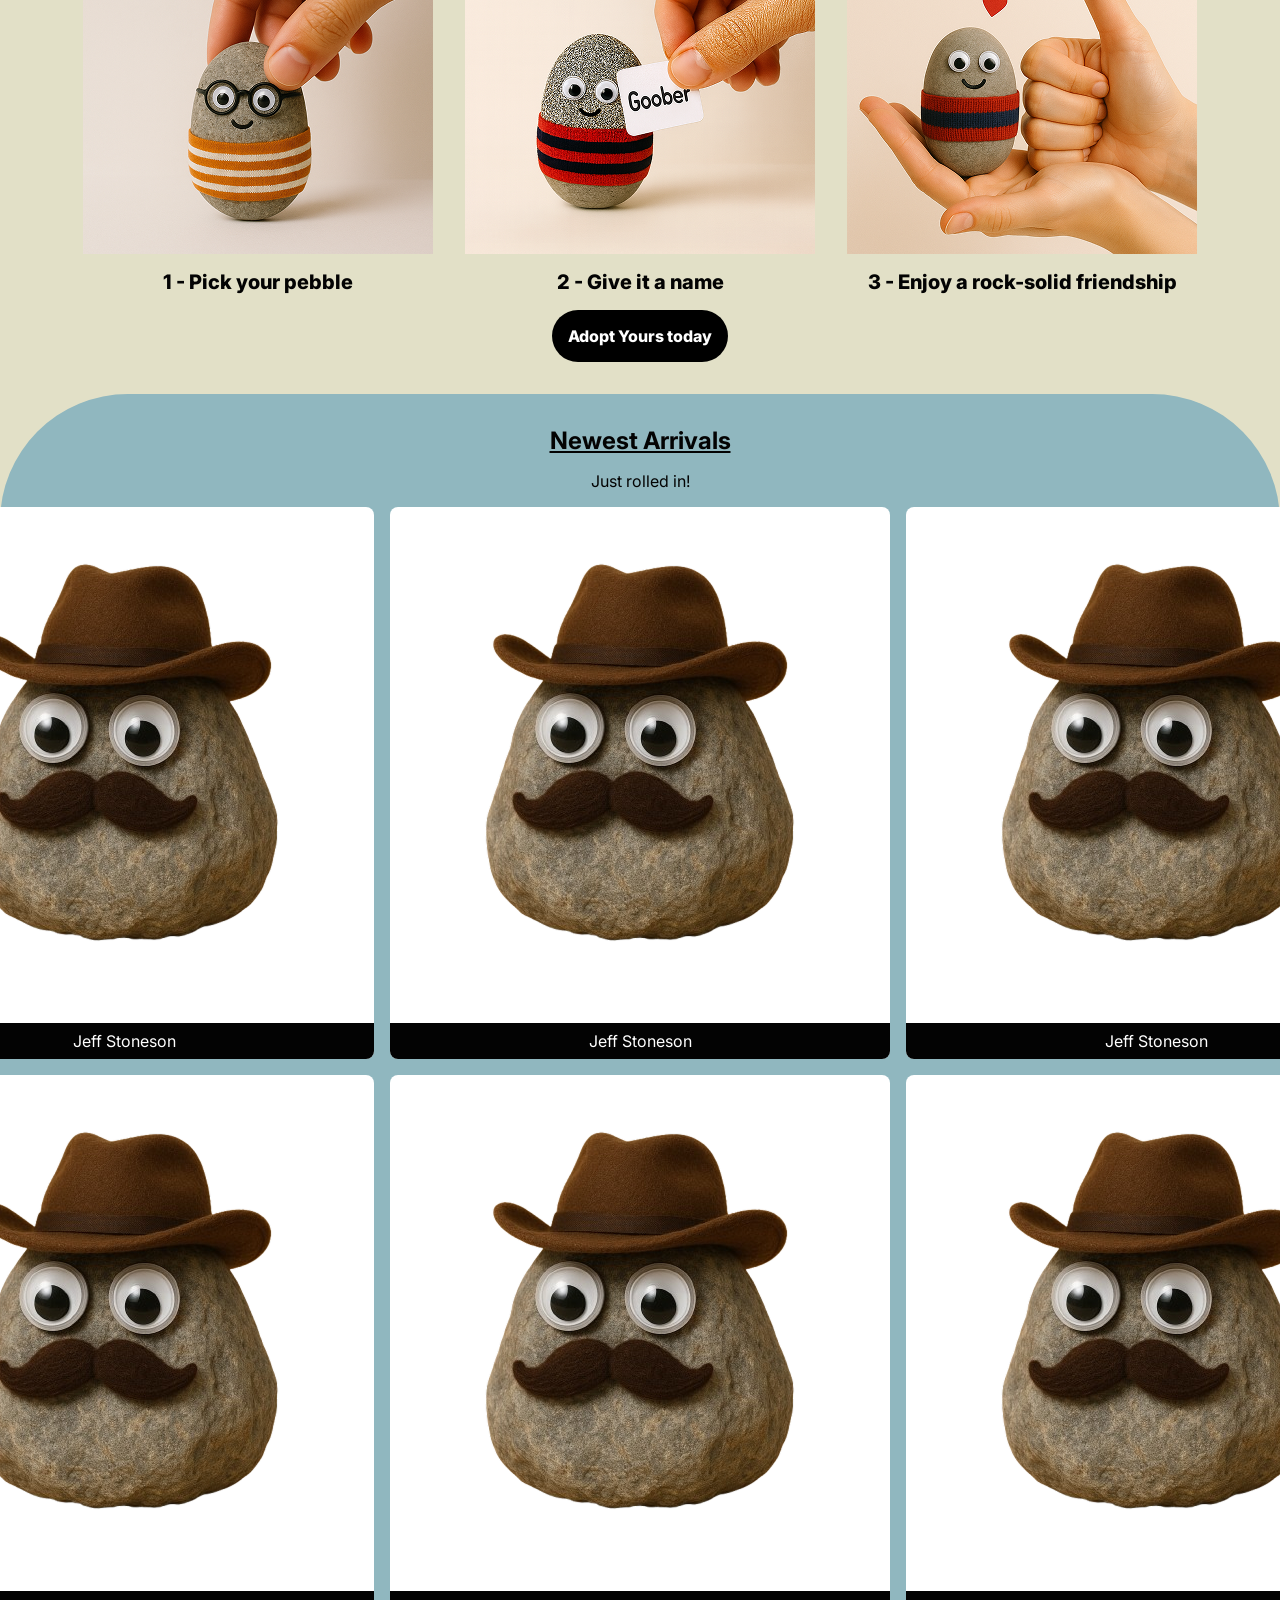
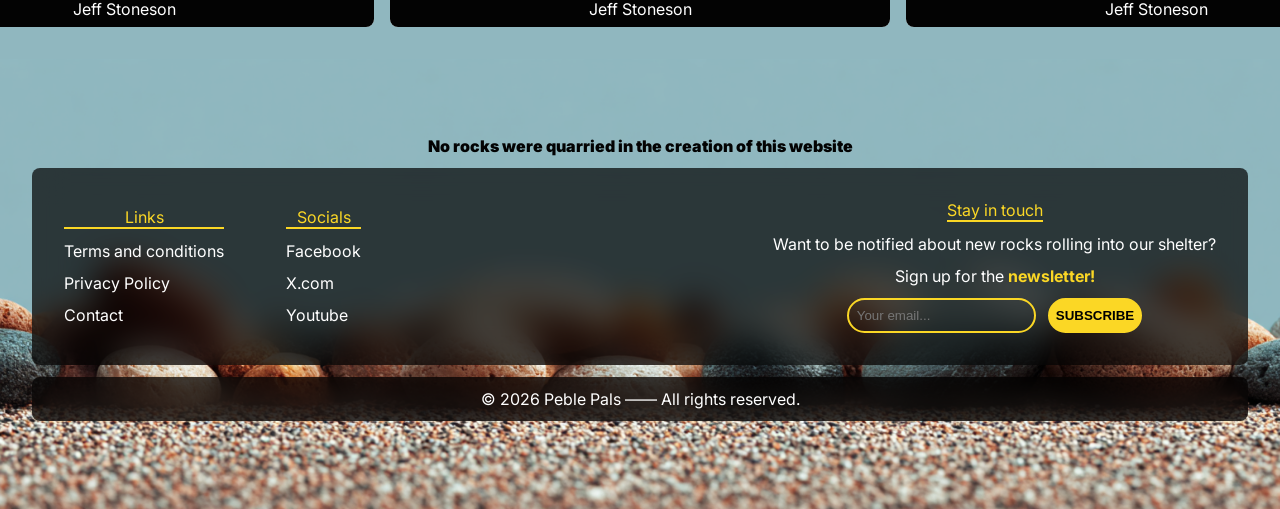
==== commit 7a3096ac: "Actually finished" ====
--- a/index.html
+++ b/index.html
@@ -185,27 +185,27 @@
         <p class="disclaimer">No rocks were quarried in the creation of this website</p>
         <div class="contact-box">
             <div class="left-side-contact-box">
-                <div class="column-1">
+                <div class="column">
                     <p class="links">Links</p>
-                    <p>Terms and conditions</p>
-                    <p>Privacy Policy</p>
-                    <p>Contact</p>
-                </div>
-                <div class="column-2">
+                    <a href="#">Terms and conditions</a>
+                    <a href="#">Privacy Policy</a>
+                    <a href="#">Contact</a>
+                </div>
+                <div class="column">
                     <p class="socials">Socials</p>
-                    <p>Facebook</p>
-                    <p>X.com</p>
-                    <p>Youtube</p>
+                    <a href="#">Facebook</a>
+                    <a href="#">X.com</a>
+                    <a href="#">Youtube</a>
                 </div>
             </div>
             <div class="right-side-contact-box">
                 <p class="stay-in-touch">Stay in touch</p>
                 <p>Want to be notified about new rocks rolling into our shelter?</p>
-                <p>Sign up for the <a class="newsletter-link">newsletter!</a></p>
-                <div class="email-input"> 
-                    <input class="email-box" type="email" placeholder="Your email...">
+                <p>Sign up for the <a class="newsletter-link"><b>newsletter!</b></a></p>
+                <form class="email-input"> 
+                    <input required class="email-box" type="email" placeholder="Your email...">
                     <button class="email-submit" type="submit">SUBSCRIBE</button>
-                </div>
+                </form>
                
             </div>
         </div>
--- a/css/common.css
+++ b/css/common.css
@@ -3,6 +3,9 @@
 * {
     margin: 0;
     box-sizing: border-box;
+}
+button{
+    cursor: pointer;
 }
 
 body {
@@ -90,22 +93,23 @@
     display: flex ;
     color: var(--text-white);
     align-items: flex-start;
-
-    
-    > .column-1{
+    gap: 62px;
+
+    
+    > .column{
         display: flex;
         flex-direction: column;
         gap: 12px;
-        margin-right: 31px;
-
-        
-    }
-    
-    >.column-2{
-        display: flex;
-        flex-direction: column;
-        gap: 12px;
-        margin-left: 31px;
+
+        > a{
+            color: white;
+            text-decoration: none;
+            transition: color 0.1s ease-in-out;
+
+        }
+        > a:hover{
+            color: var(--yellow);
+        }
     }
 }
 .links, .socials, .stay-in-touch {
@@ -171,6 +175,7 @@
     border-radius: 18px;
     background-color: var(--yellow);
     font-weight: 800;
+
 }
 .email-input{
     display: flex;
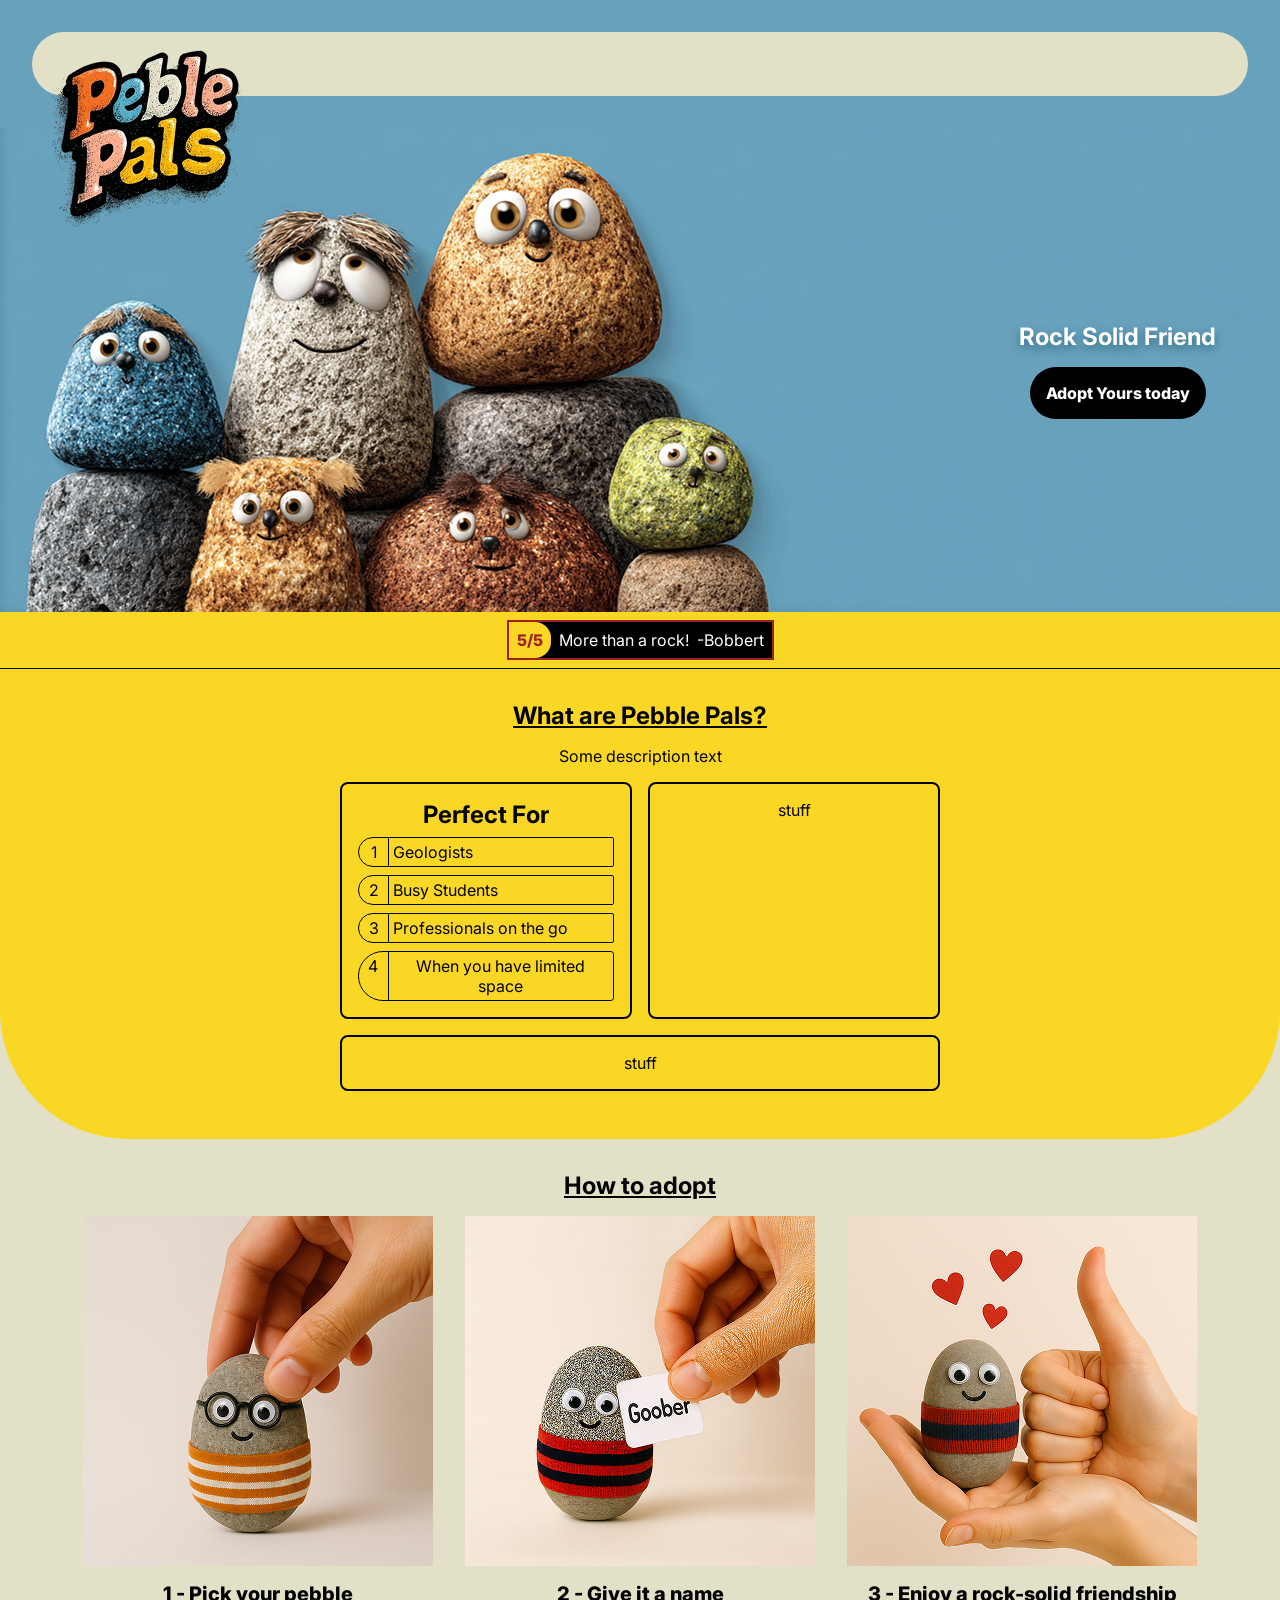
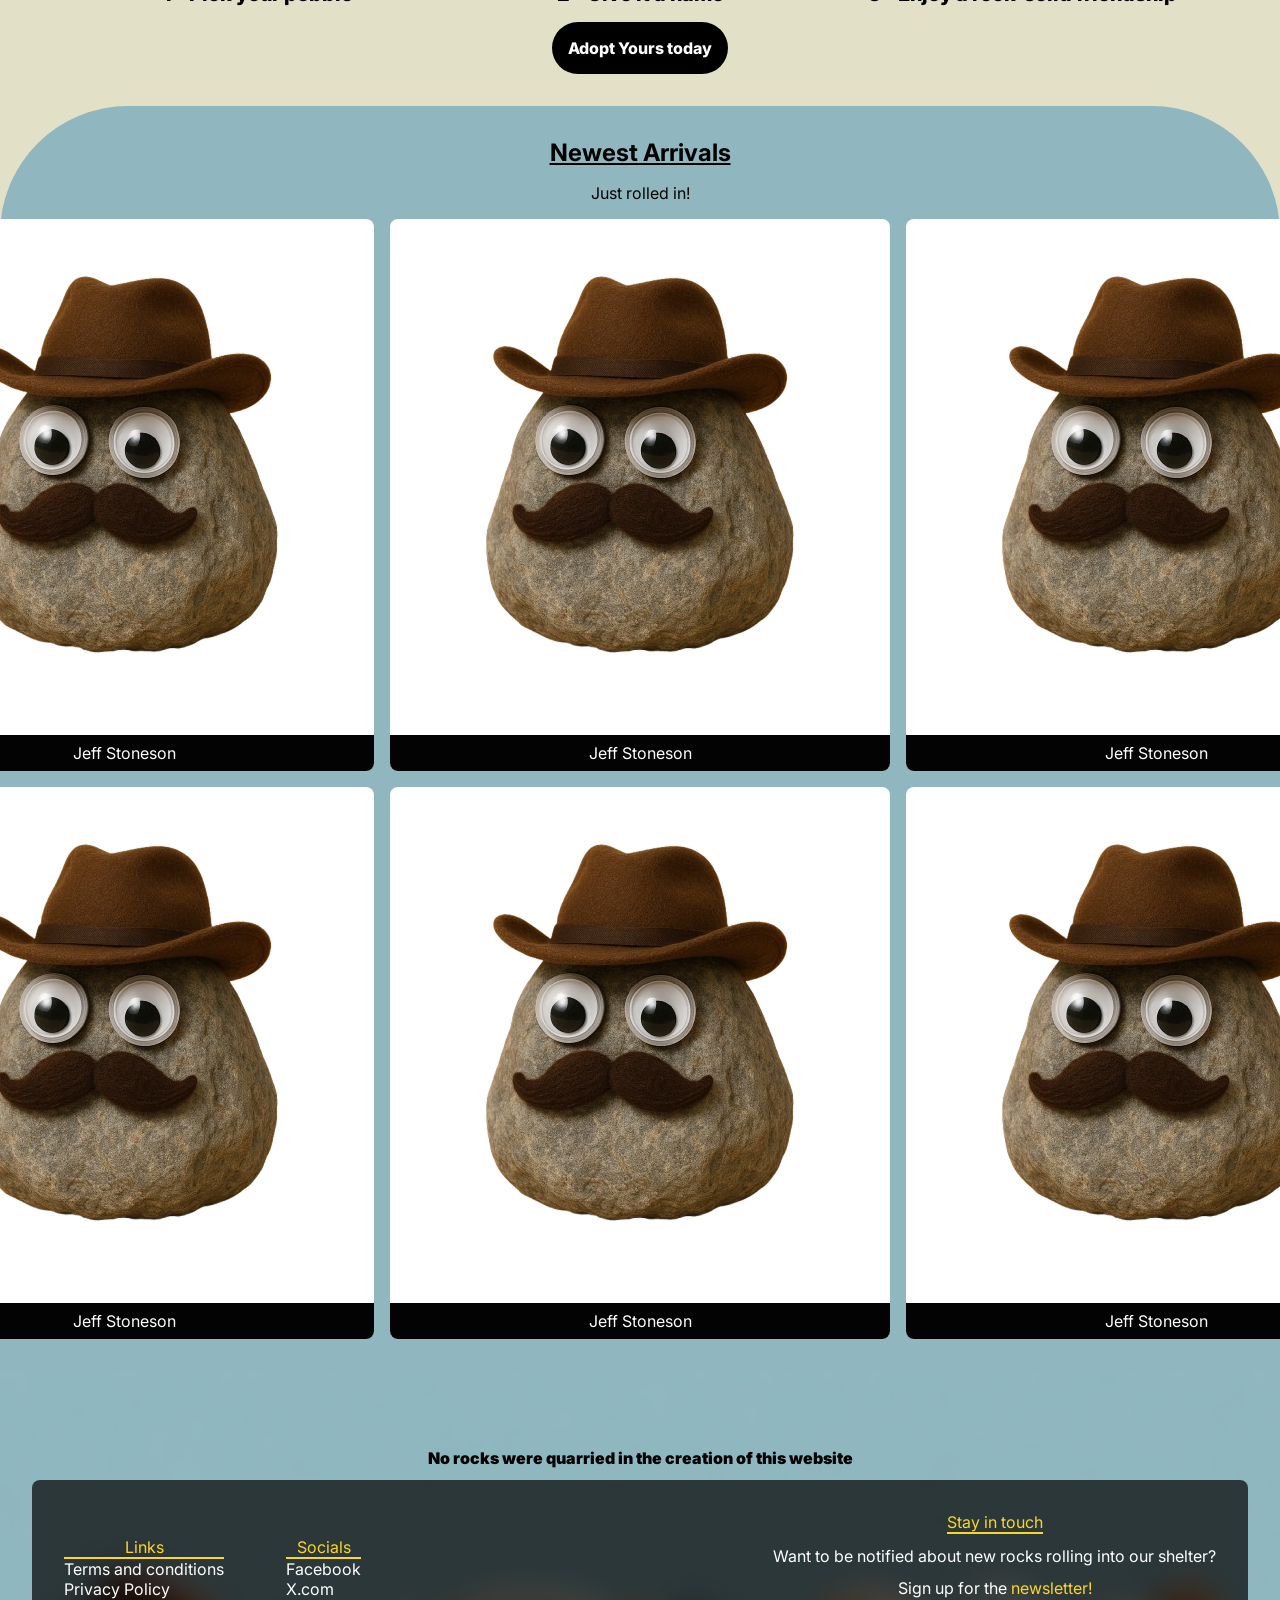
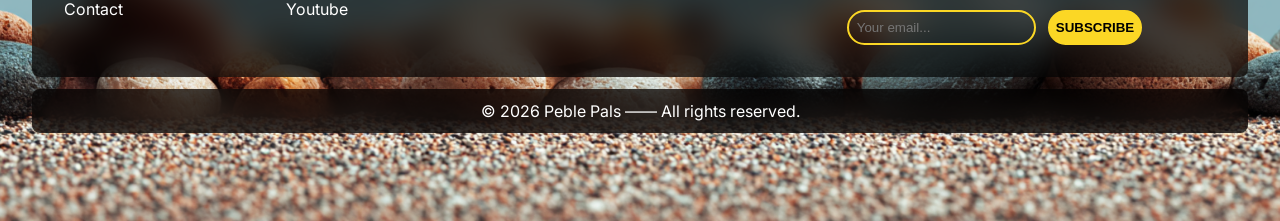
==== commit e4bca221: "added nav script" ====
--- a/index.html
+++ b/index.html
@@ -7,16 +7,13 @@
     <title>Pebble Pals</title>
     <link rel="stylesheet" href="./css/common.css">
     <link rel="stylesheet" href="./css/home.css">
+    <script src="/scripts/nav.js" defer></script>
 </head>
 
 <body>
     <header class="main-header">
         <img src="./assets/Logo.png" class="logo">
-        <nav class="desktop-nav">
-            <a class="nav-link active" href="/">HOME</a>
-            <a class="nav-link" href="/about.html">ABOUT</a>
-            <a class="nav-link" href="/testimonials.html">TESTIMONIALS</a>
-            <a class="nav-link" href="/adopt.html">ADOPT</a>
+        <nav id="desktop-nav" class="desktop-nav">
         </nav>
     </header>
     <main class="main-content">
@@ -36,9 +33,7 @@
         <div class="cream-bg">
             <section class="home-section yellow">
                 <h1>What are Pebble Pals?</h1>
-                <p>At Pebble Pals, we believe everyone deserves a companion who's rock solid - literally.</p>
-                <p>Our Pebble Pals are low-maintenance friends with big personalities and even bigger hearts (metaphorically, of course).</p> 
-                <p>They don't shed, bark, or need walks — just a little shelf space and your undivided admiration. Whether you're looking for a study buddy, a desk decoration, or a lifelong sediment of happiness, your perfect Pebble Pal is waiting to roll into your life.</p>
+                <p>Some description text</p>
                 <div class="benefit-grid">
                     <div class="benefit-box">
                         <h2>Perfect For</h2>
@@ -59,48 +54,8 @@
                             <div class="bullet-text">When you have limited space</div>
                         </div>
                     </div>
-                    <div class="benefit-box">
-                        <h2>Benefits</h2>
-                        <div class="bullet">
-                            <div class="bullet-nr">1</div>
-                            <div class="bullet-text">Low maintenace</div>
-                        </div>
-                        <div class="bullet">
-                            <div class="bullet-nr">2</div>
-                            <div class="bullet-text">No food costs</div>
-                        </div>
-                        <div class="bullet">
-                            <div class="bullet-nr">3</div>
-                            <div class="bullet-text">Good listener</div>
-                        </div>
-                        <div class="bullet">
-                            <div class="bullet-nr">4</div>
-                            <div class="bullet-text">When you have limted space</div>
-                        </div>
-                    </div>
-                    <div class="benefit-box wide">
-                        <h2>Don't Quarry - Adopt!</h2>
-                        <div class="bullet">
-                            <div class="bullet-nr">1</div>
-                            <div class="bullet-text">Eco-friendly: No digging, no blasting.
-                            </div>
-                        </div>
-                        <div class="bullet">
-                            <div class="bullet-nr">2</div>
-                            <div class="bullet-text">Ethical Choice: Every Pebble to deserves a second change to shine.</div>
-                        </div>
-                        <div class="bullet">
-                            <div class="bullet-nr">3</div>
-                            <div class="bullet-text">Already trained: They've mastered the "stay" and "roll over".</div>
-                        </div>
-                        <div class="bullet">
-                            <div class="bullet-nr">4</div>
-                            <div class="bullet-text">Full of character: Each pebble has unique personality!</div>
-                        </div>
-                        
-
-
-                    </div>
+                    <div class="benefit-box">stuff</div>
+                    <div class="benefit-box wide">stuff</div>
                 </div>
                 <div class="grid"></div>
             </section>
@@ -185,27 +140,27 @@
         <p class="disclaimer">No rocks were quarried in the creation of this website</p>
         <div class="contact-box">
             <div class="left-side-contact-box">
-                <div class="column">
+                <div class="column-1">
                     <p class="links">Links</p>
-                    <a href="#">Terms and conditions</a>
-                    <a href="#">Privacy Policy</a>
-                    <a href="#">Contact</a>
+                    <p>Terms and conditions</p>
+                    <p>Privacy Policy</p>
+                    <p>Contact</p>
                 </div>
-                <div class="column">
+                <div class="column-2">
                     <p class="socials">Socials</p>
-                    <a href="#">Facebook</a>
-                    <a href="#">X.com</a>
-                    <a href="#">Youtube</a>
+                    <p>Facebook</p>
+                    <p>X.com</p>
+                    <p>Youtube</p>
                 </div>
             </div>
             <div class="right-side-contact-box">
                 <p class="stay-in-touch">Stay in touch</p>
                 <p>Want to be notified about new rocks rolling into our shelter?</p>
-                <p>Sign up for the <a class="newsletter-link"><b>newsletter!</b></a></p>
-                <form class="email-input"> 
-                    <input required class="email-box" type="email" placeholder="Your email...">
+                <p>Sign up for the <a class="newsletter-link">newsletter!</a></p>
+                <div class="email-input"> 
+                    <input class="email-box" type="email" placeholder="Your email...">
                     <button class="email-submit" type="submit">SUBSCRIBE</button>
-                </form>
+                </div>
                
             </div>
         </div>
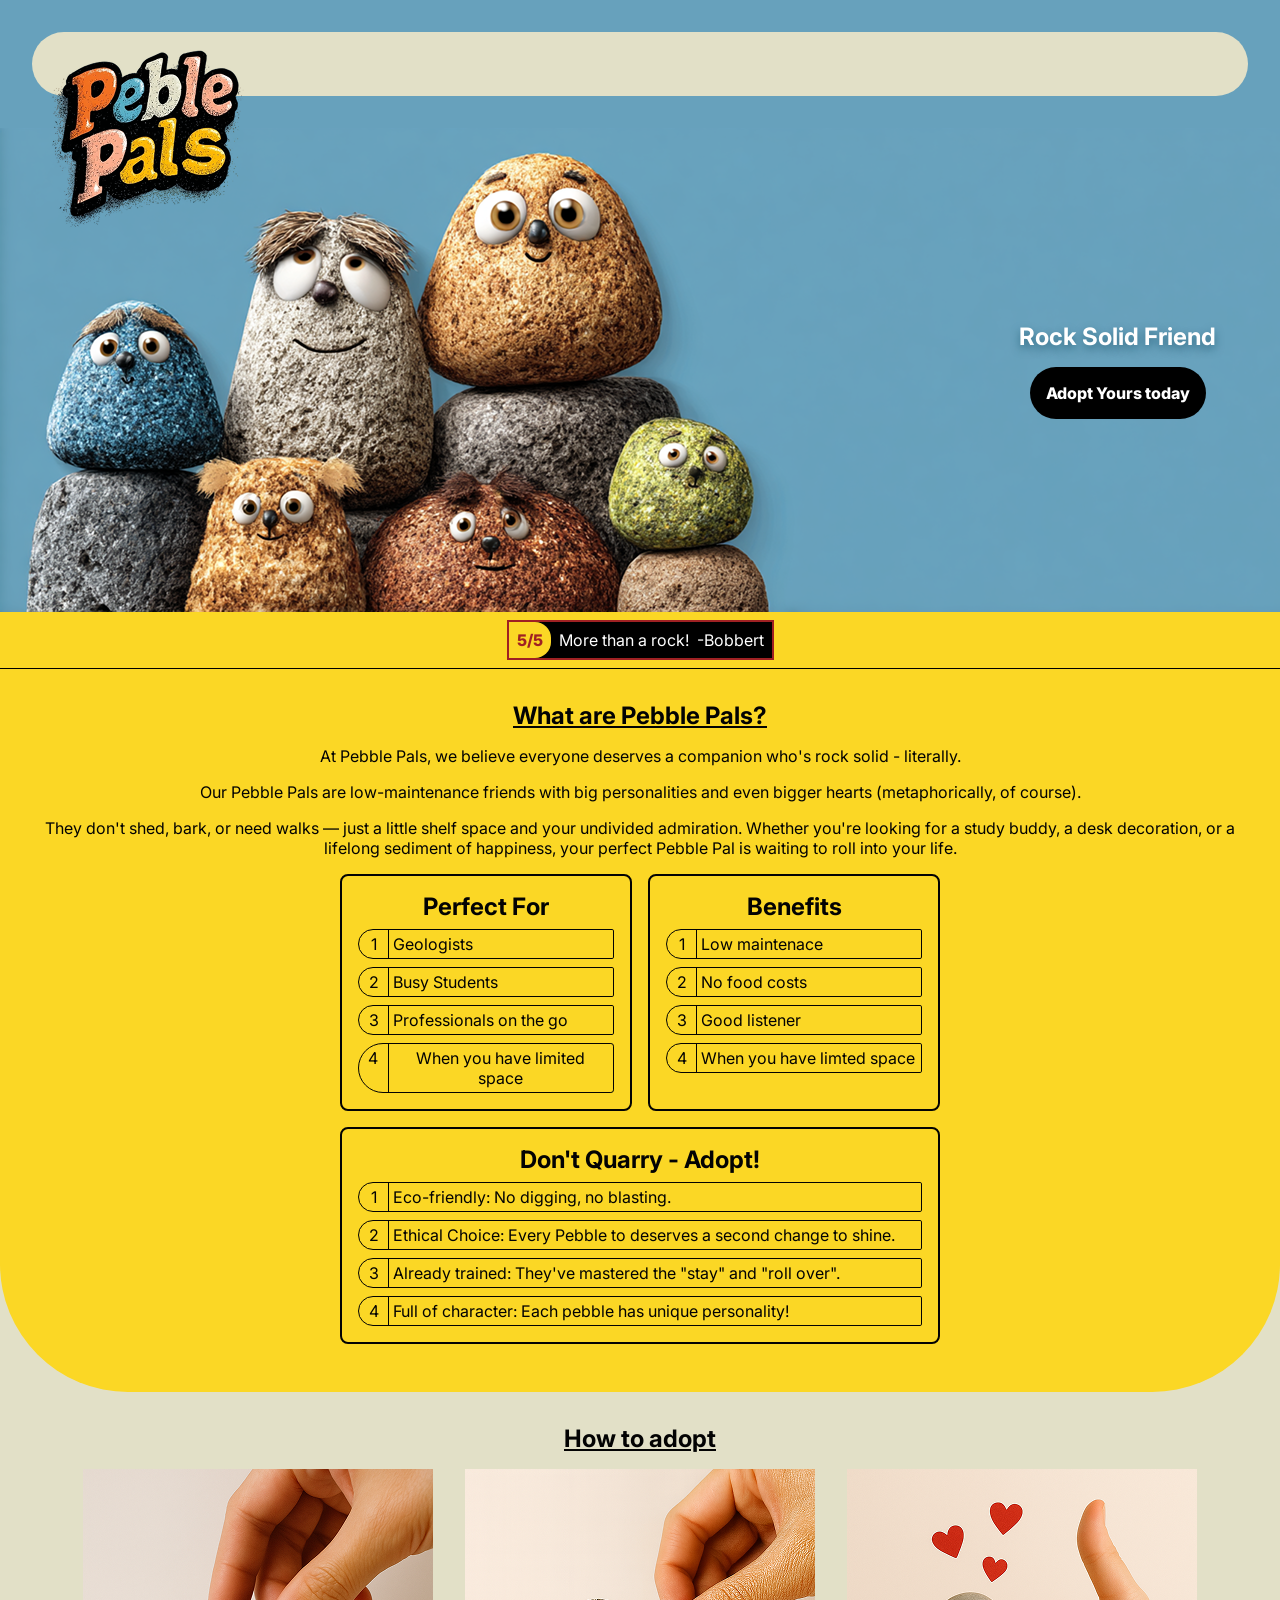
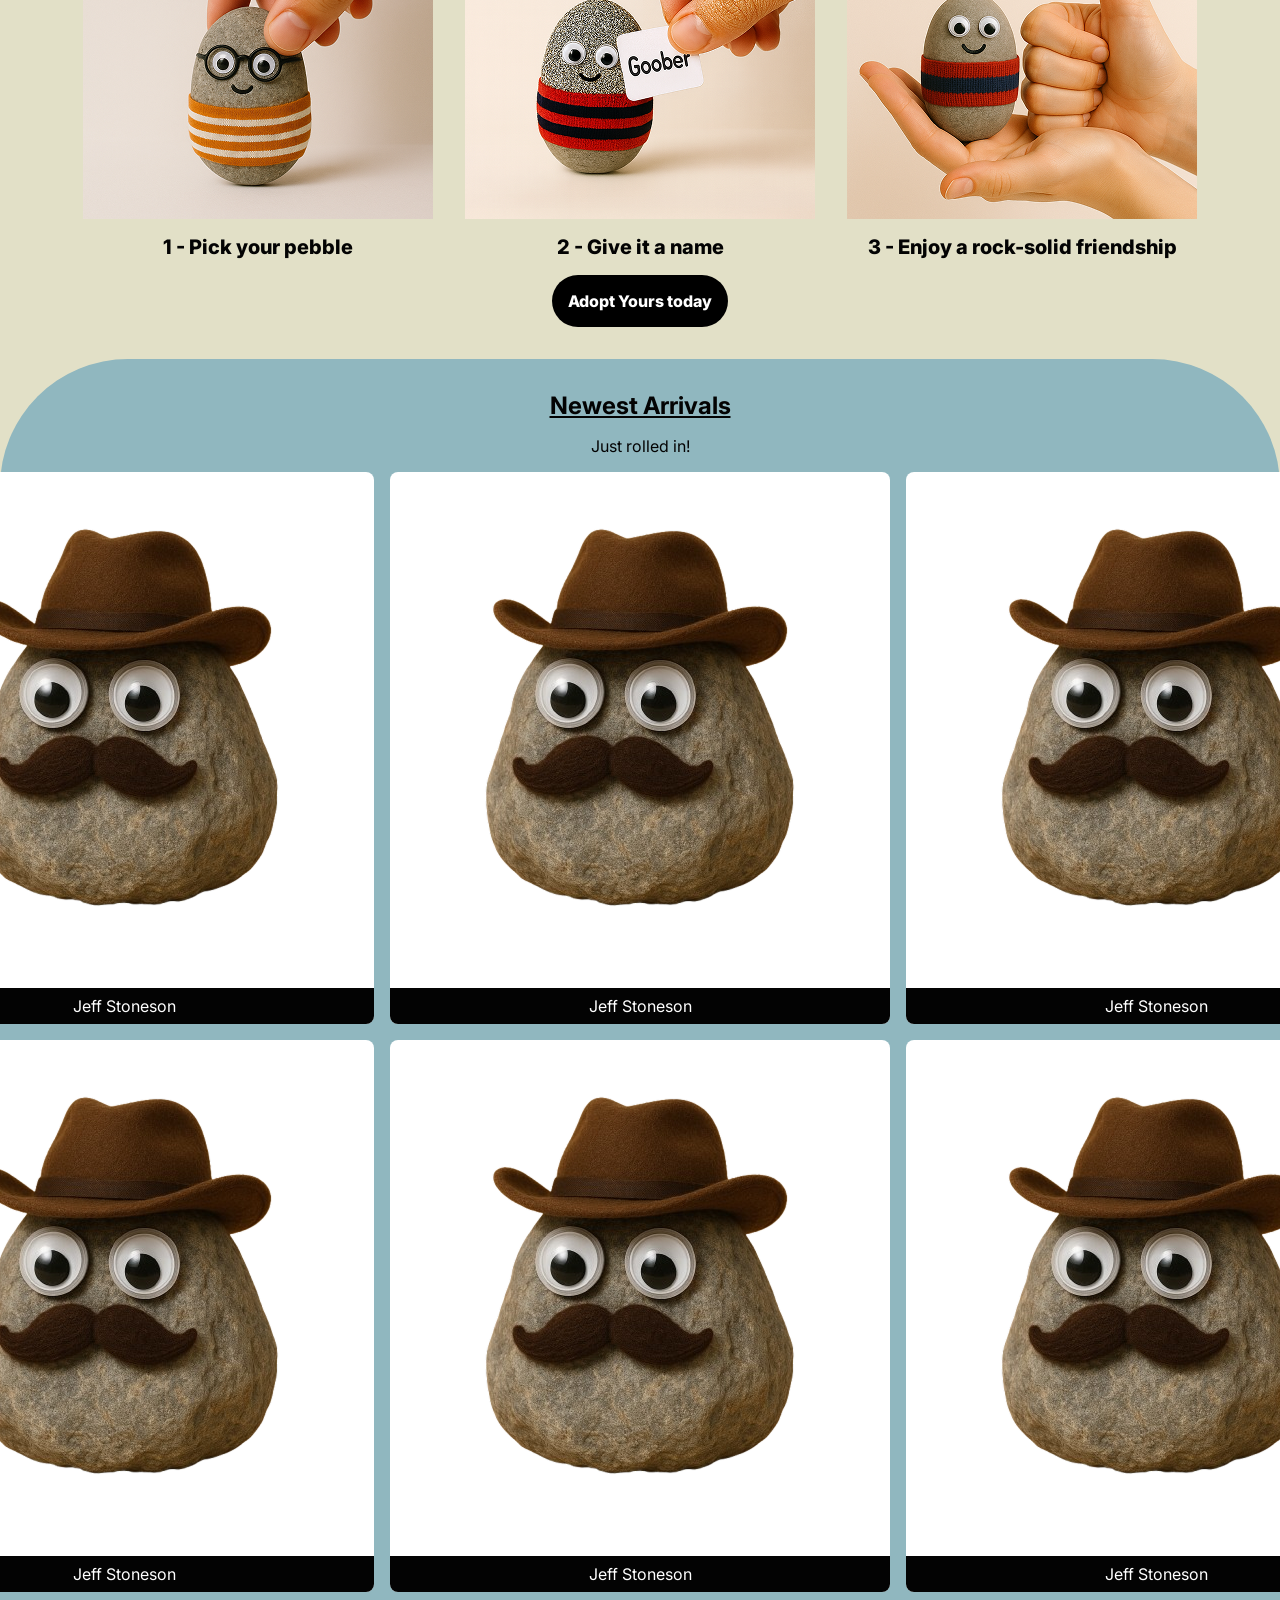
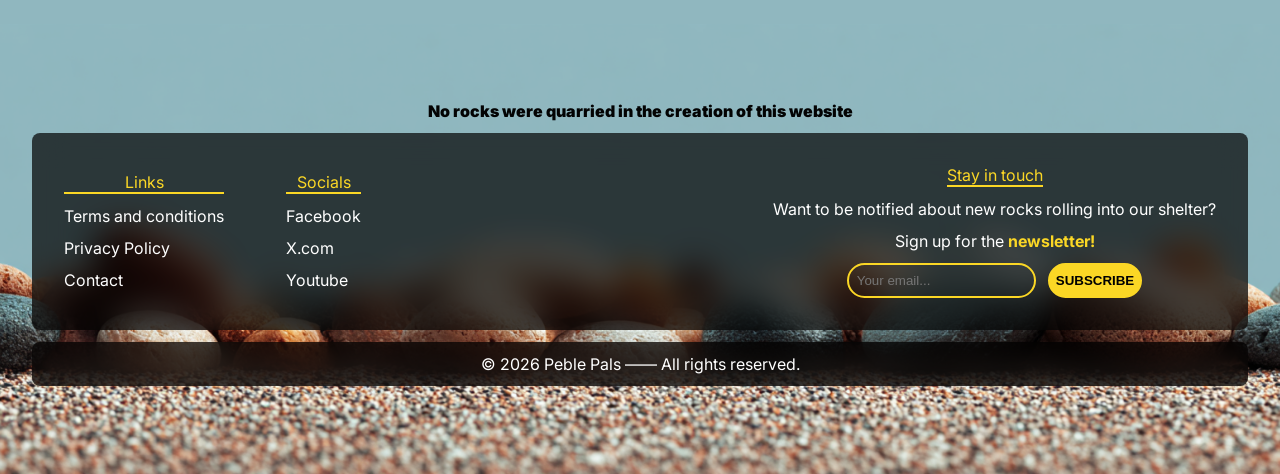
==== commit a06791f3: "Merge branch 'main' of https://github.com/zezhux/PeblePals_class_project" ====
--- a/index.html
+++ b/index.html
@@ -33,7 +33,9 @@
         <div class="cream-bg">
             <section class="home-section yellow">
                 <h1>What are Pebble Pals?</h1>
-                <p>Some description text</p>
+                <p>At Pebble Pals, we believe everyone deserves a companion who's rock solid - literally.</p>
+                <p>Our Pebble Pals are low-maintenance friends with big personalities and even bigger hearts (metaphorically, of course).</p> 
+                <p>They don't shed, bark, or need walks — just a little shelf space and your undivided admiration. Whether you're looking for a study buddy, a desk decoration, or a lifelong sediment of happiness, your perfect Pebble Pal is waiting to roll into your life.</p>
                 <div class="benefit-grid">
                     <div class="benefit-box">
                         <h2>Perfect For</h2>
@@ -54,8 +56,48 @@
                             <div class="bullet-text">When you have limited space</div>
                         </div>
                     </div>
-                    <div class="benefit-box">stuff</div>
-                    <div class="benefit-box wide">stuff</div>
+                    <div class="benefit-box">
+                        <h2>Benefits</h2>
+                        <div class="bullet">
+                            <div class="bullet-nr">1</div>
+                            <div class="bullet-text">Low maintenace</div>
+                        </div>
+                        <div class="bullet">
+                            <div class="bullet-nr">2</div>
+                            <div class="bullet-text">No food costs</div>
+                        </div>
+                        <div class="bullet">
+                            <div class="bullet-nr">3</div>
+                            <div class="bullet-text">Good listener</div>
+                        </div>
+                        <div class="bullet">
+                            <div class="bullet-nr">4</div>
+                            <div class="bullet-text">When you have limted space</div>
+                        </div>
+                    </div>
+                    <div class="benefit-box wide">
+                        <h2>Don't Quarry - Adopt!</h2>
+                        <div class="bullet">
+                            <div class="bullet-nr">1</div>
+                            <div class="bullet-text">Eco-friendly: No digging, no blasting.
+                            </div>
+                        </div>
+                        <div class="bullet">
+                            <div class="bullet-nr">2</div>
+                            <div class="bullet-text">Ethical Choice: Every Pebble to deserves a second change to shine.</div>
+                        </div>
+                        <div class="bullet">
+                            <div class="bullet-nr">3</div>
+                            <div class="bullet-text">Already trained: They've mastered the "stay" and "roll over".</div>
+                        </div>
+                        <div class="bullet">
+                            <div class="bullet-nr">4</div>
+                            <div class="bullet-text">Full of character: Each pebble has unique personality!</div>
+                        </div>
+                        
+
+
+                    </div>
                 </div>
                 <div class="grid"></div>
             </section>
@@ -140,27 +182,27 @@
         <p class="disclaimer">No rocks were quarried in the creation of this website</p>
         <div class="contact-box">
             <div class="left-side-contact-box">
-                <div class="column-1">
+                <div class="column">
                     <p class="links">Links</p>
-                    <p>Terms and conditions</p>
-                    <p>Privacy Policy</p>
-                    <p>Contact</p>
-                </div>
-                <div class="column-2">
+                    <a href="#">Terms and conditions</a>
+                    <a href="#">Privacy Policy</a>
+                    <a href="#">Contact</a>
+                </div>
+                <div class="column">
                     <p class="socials">Socials</p>
-                    <p>Facebook</p>
-                    <p>X.com</p>
-                    <p>Youtube</p>
+                    <a href="#">Facebook</a>
+                    <a href="#">X.com</a>
+                    <a href="#">Youtube</a>
                 </div>
             </div>
             <div class="right-side-contact-box">
                 <p class="stay-in-touch">Stay in touch</p>
                 <p>Want to be notified about new rocks rolling into our shelter?</p>
-                <p>Sign up for the <a class="newsletter-link">newsletter!</a></p>
-                <div class="email-input"> 
-                    <input class="email-box" type="email" placeholder="Your email...">
+                <p>Sign up for the <a class="newsletter-link"><b>newsletter!</b></a></p>
+                <form class="email-input"> 
+                    <input required class="email-box" type="email" placeholder="Your email...">
                     <button class="email-submit" type="submit">SUBSCRIBE</button>
-                </div>
+                </form>
                
             </div>
         </div>
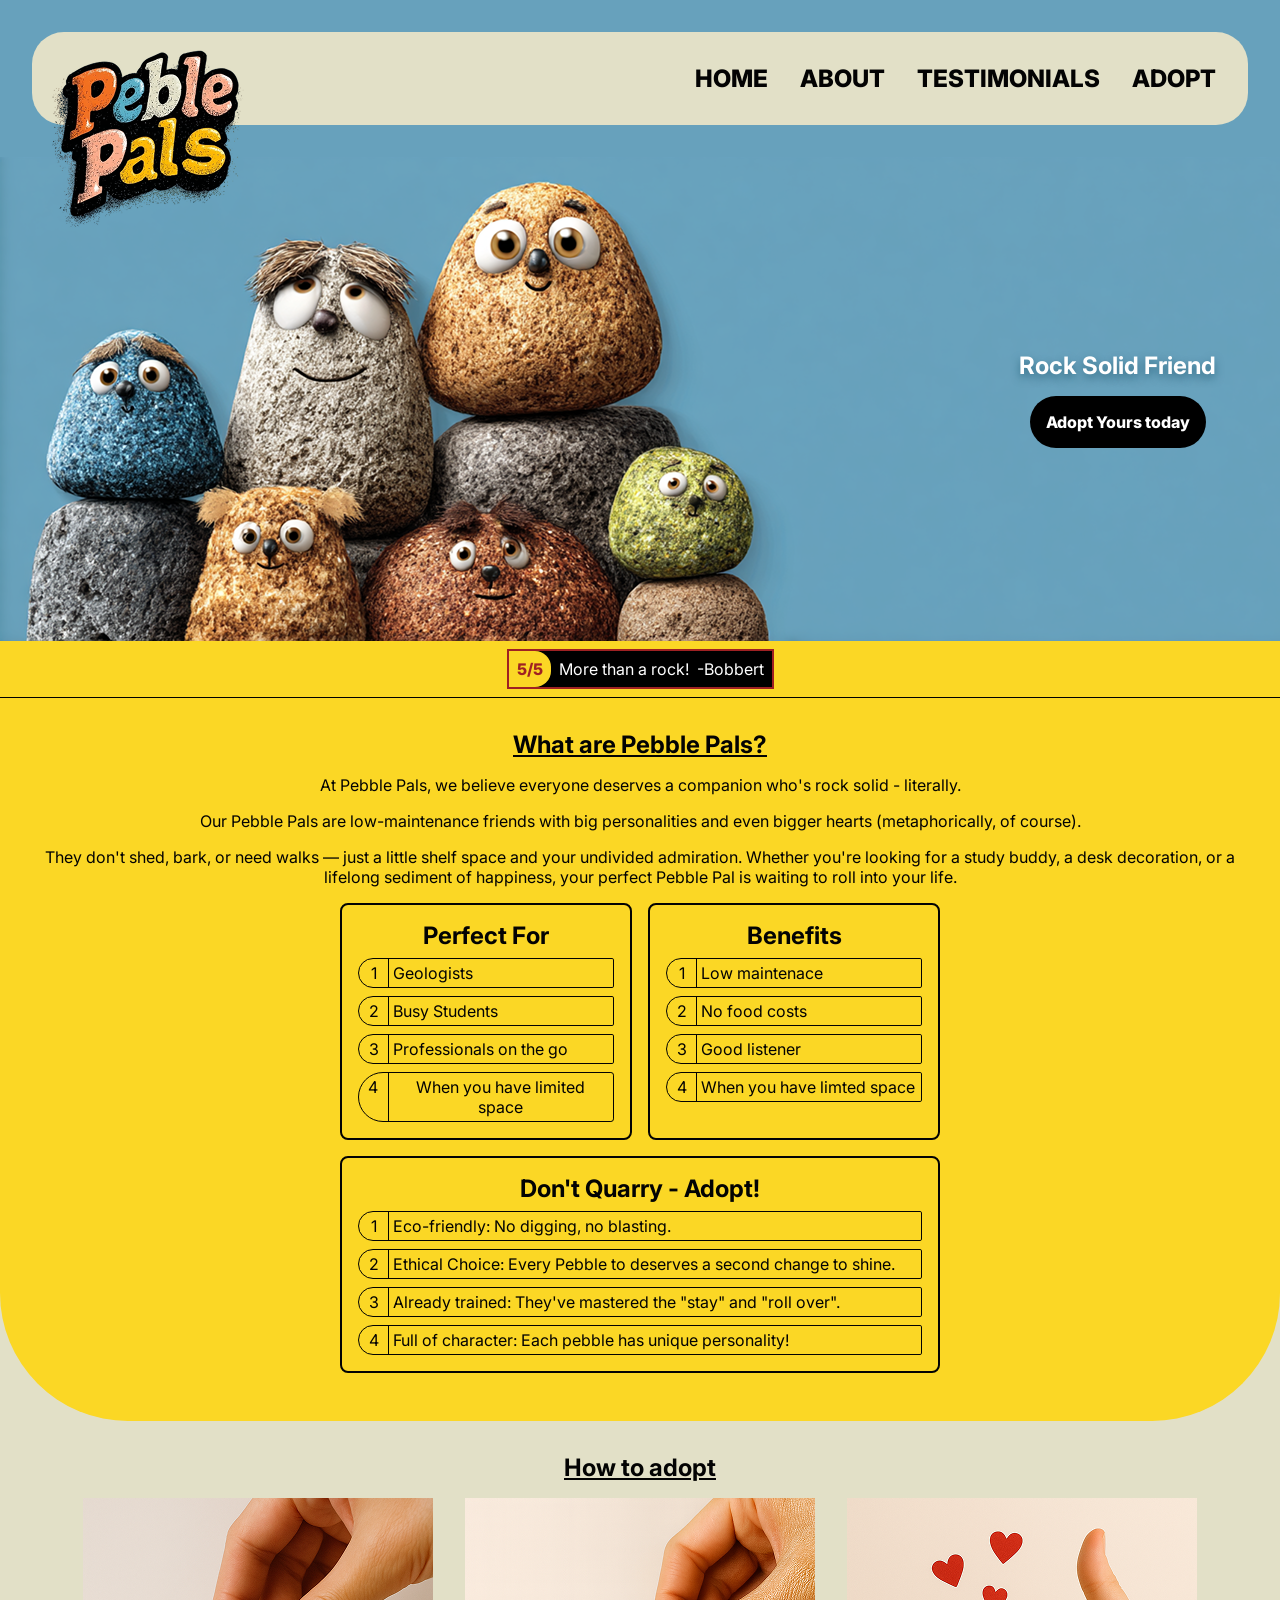
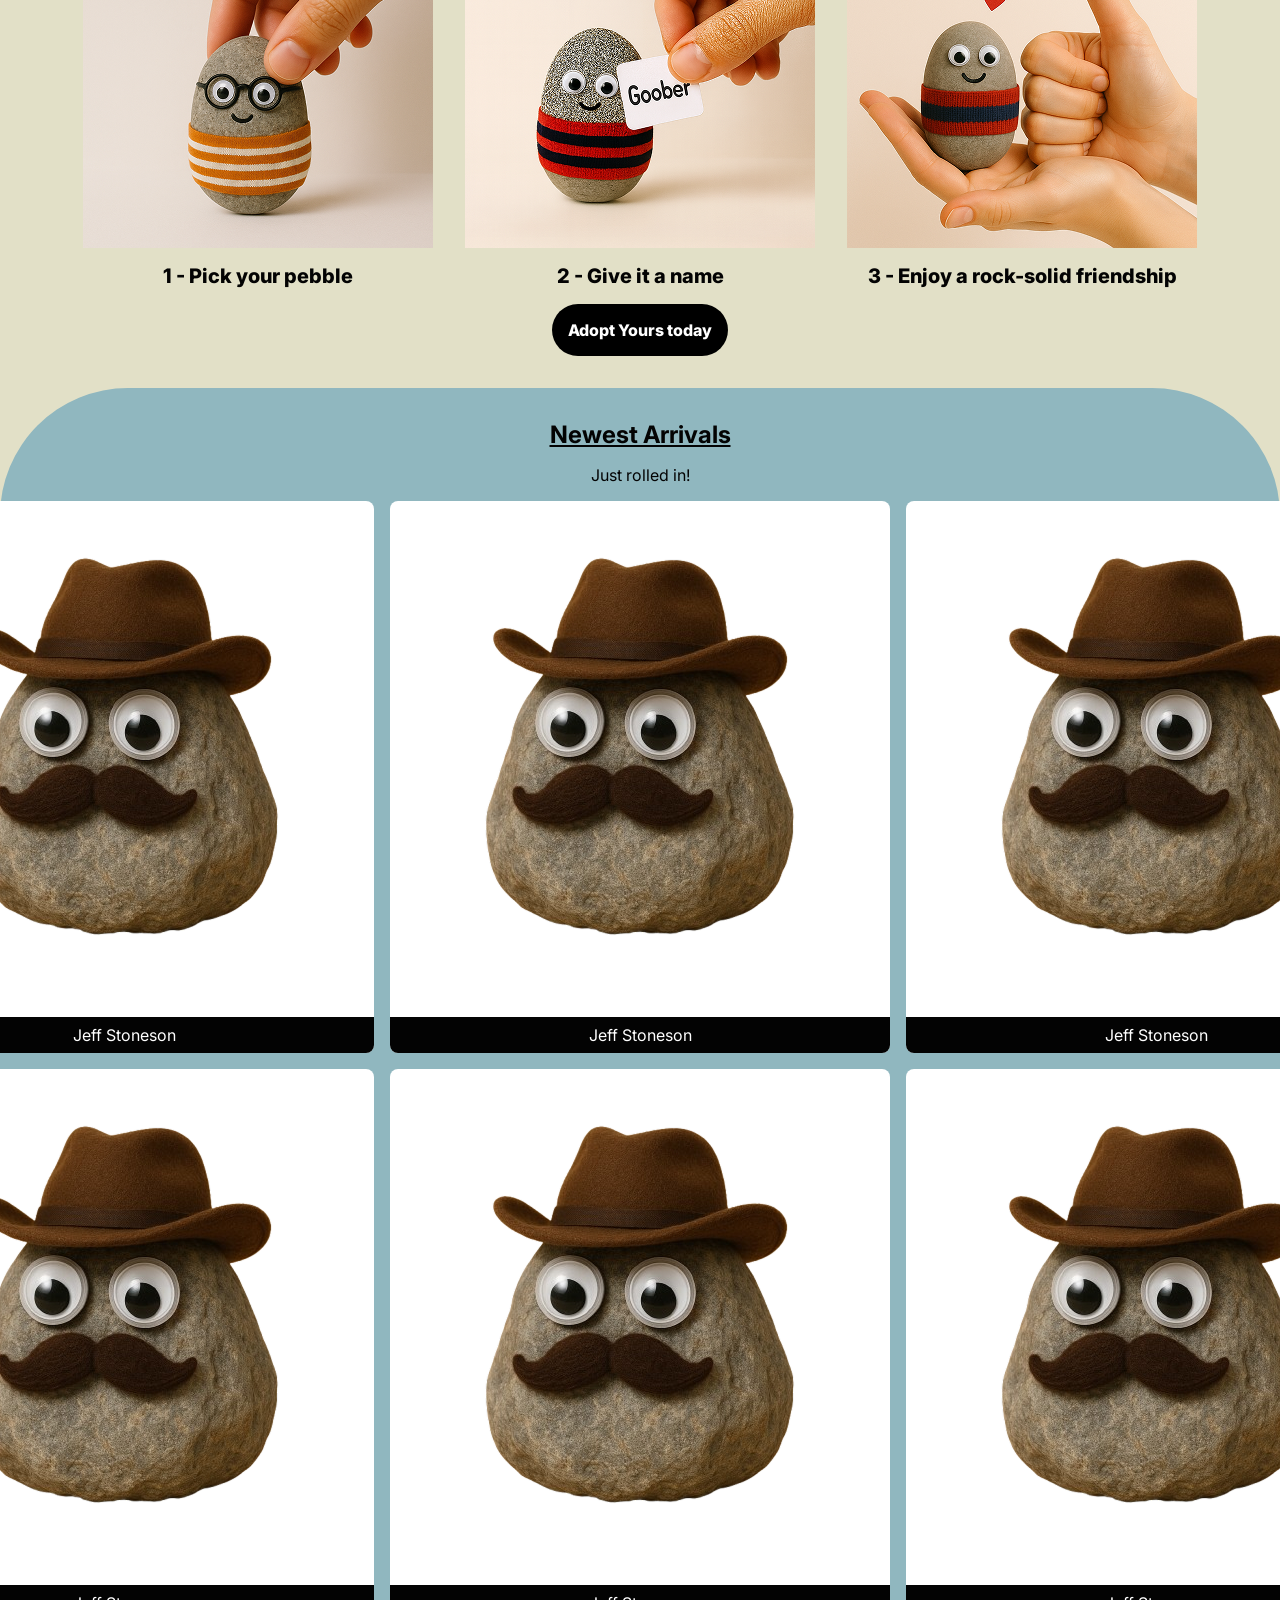
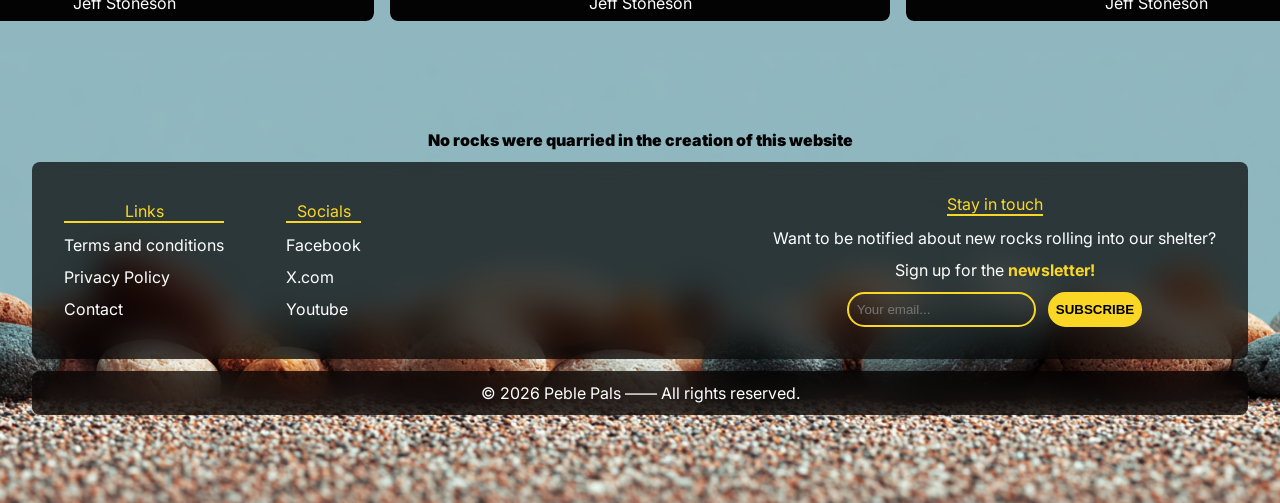
==== commit 443bc3d4: "sync?" ====
--- a/index.html
+++ b/index.html
@@ -210,4 +210,6 @@
     </footer>
 </body>
 
+
+
 </html>
--- a/css/common.css
+++ b/css/common.css
@@ -86,6 +86,7 @@
     position: absolute;
     left: 16px;
     top: 16px;
+    z-index: 1;
 }
 
 
@@ -201,4 +202,33 @@
     align-items: center;
     justify-content: center;
 
-}+}
+
+.cloud-section {
+    background: #90B7BF;
+    background: linear-gradient(90deg,rgba(144, 183, 191, 1) 0%, rgba(103, 161, 188, 1) 50%);
+    position: relative;
+    min-height: 600px;
+
+    display: flex;
+    flex-direction:column;
+    align-items: center;
+    justify-content: cen;
+}
+
+.cloud{
+    position: absolute;
+}
+.cloud.left{
+    top: 16px;
+    left: 0;
+}
+.cloud.right{
+    right: 0;
+    top: 32px;
+}
+
+.cloud.small{
+    left: 33%;
+    top: 16px;
+}
